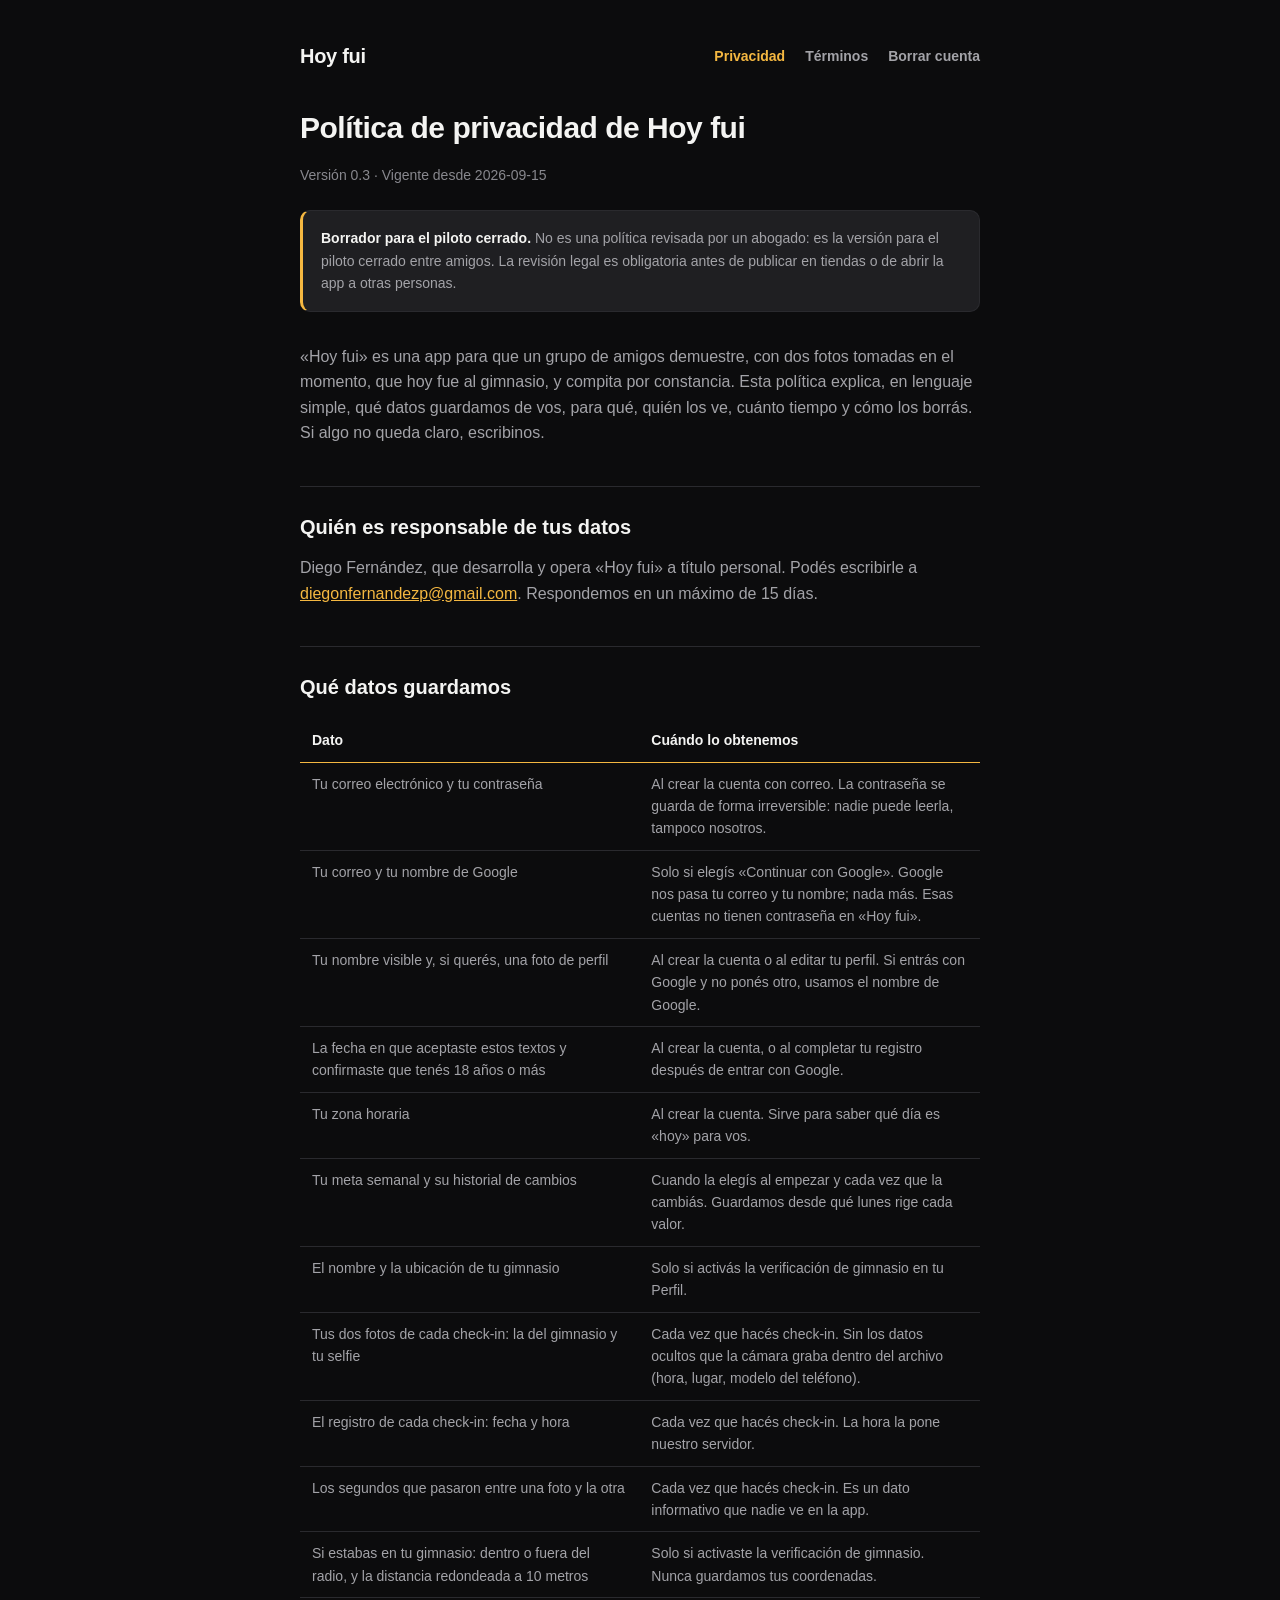
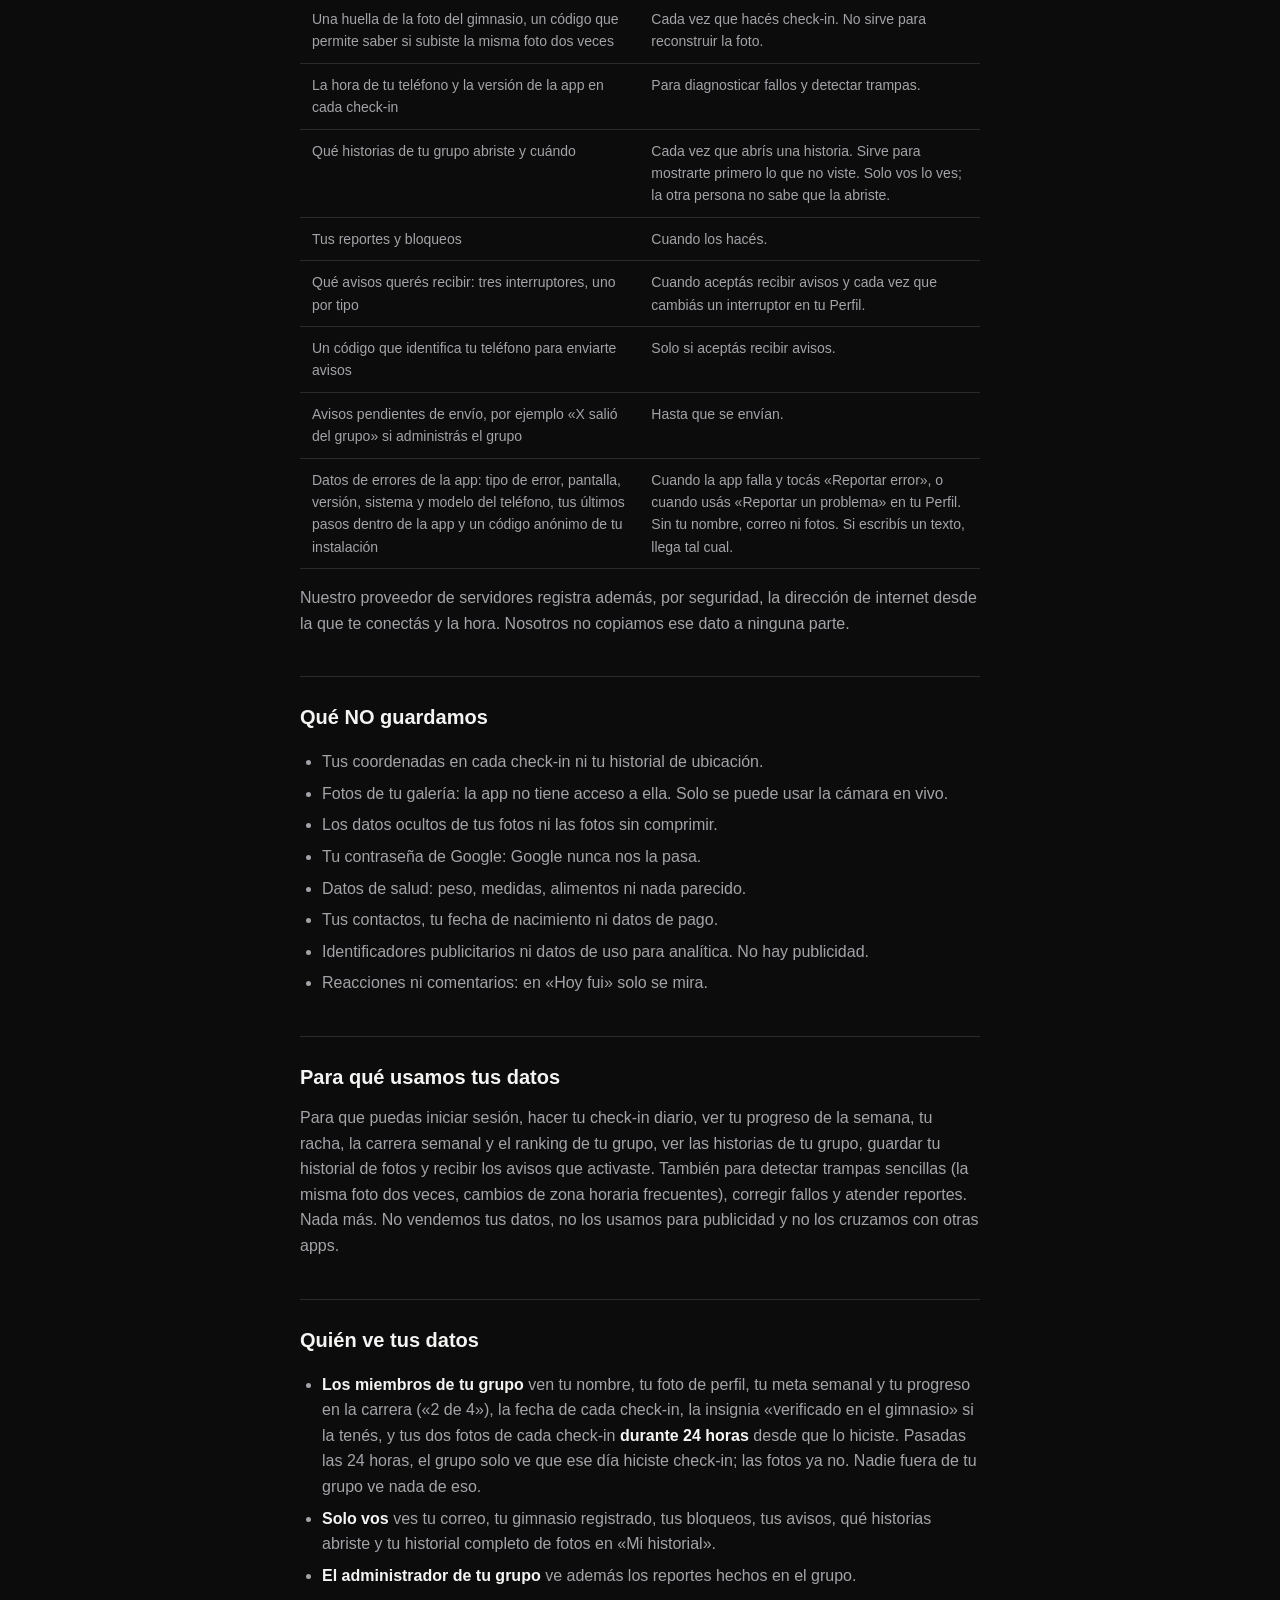
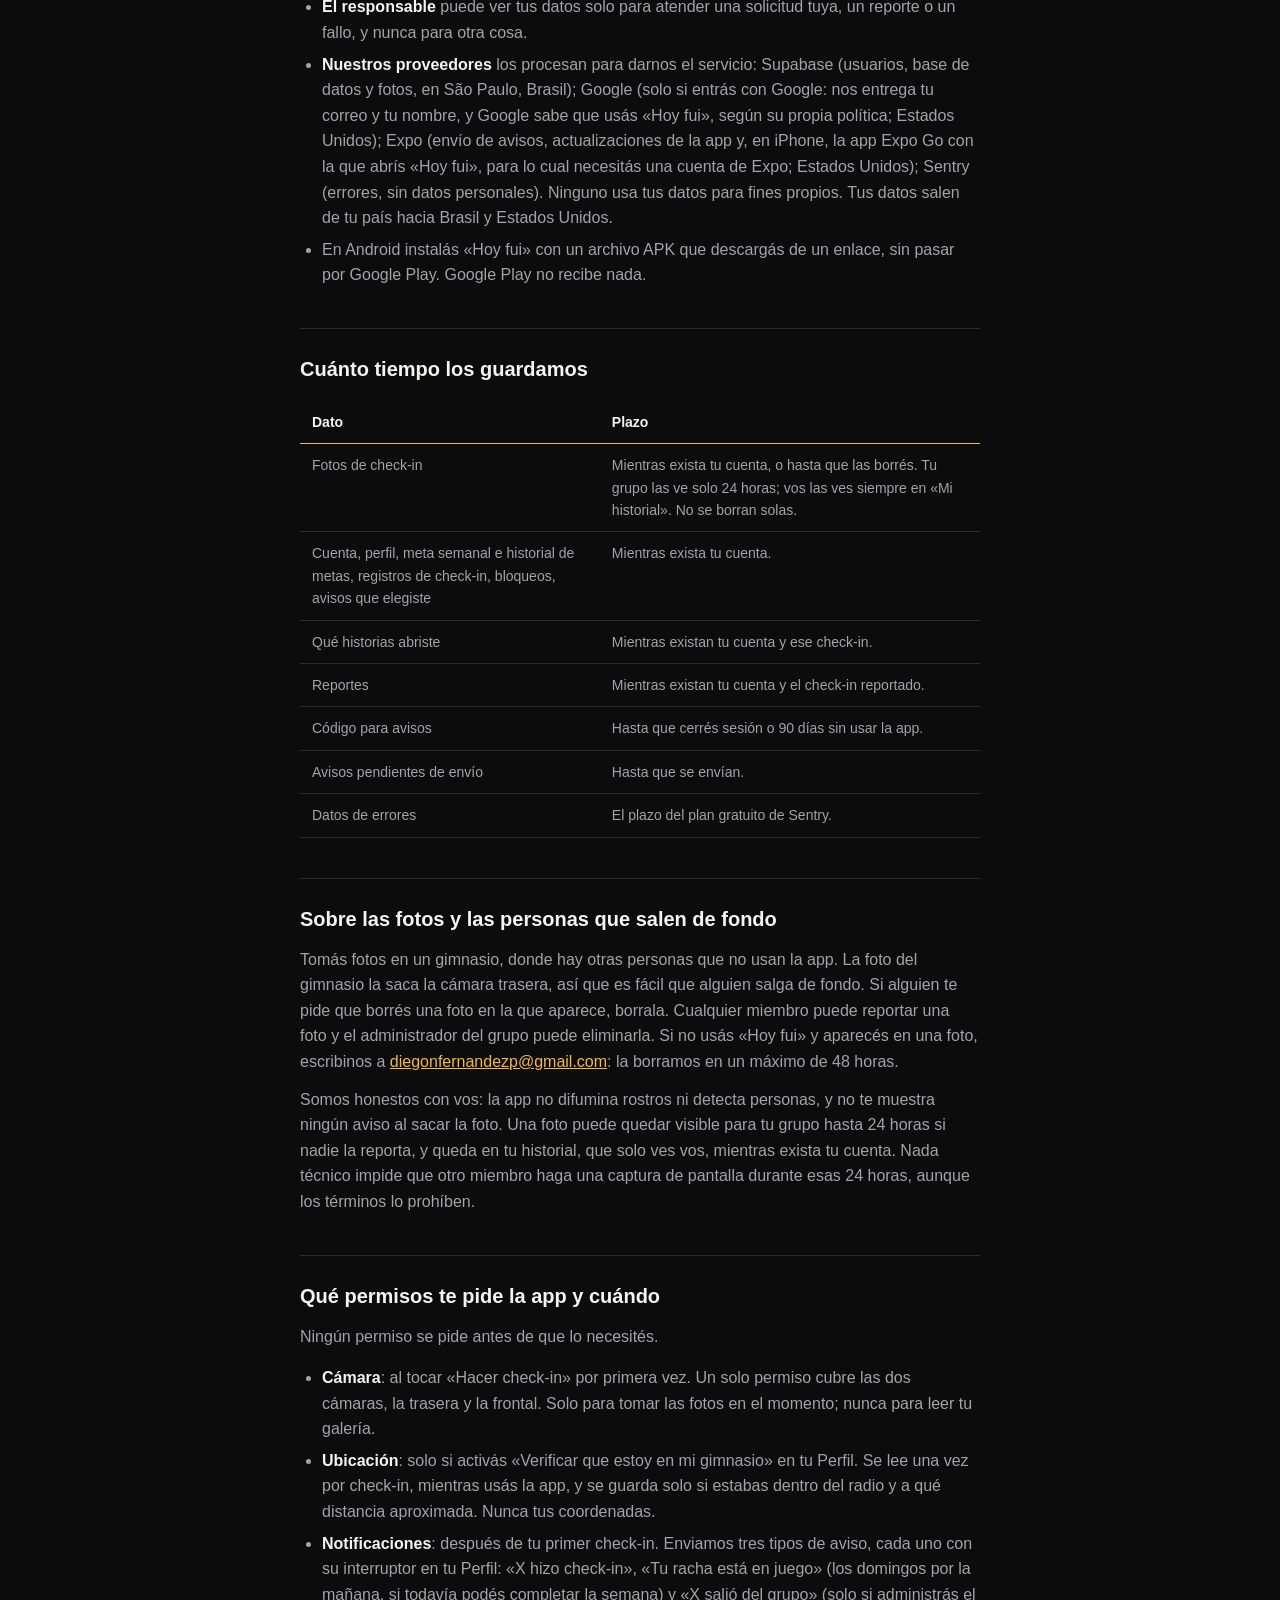
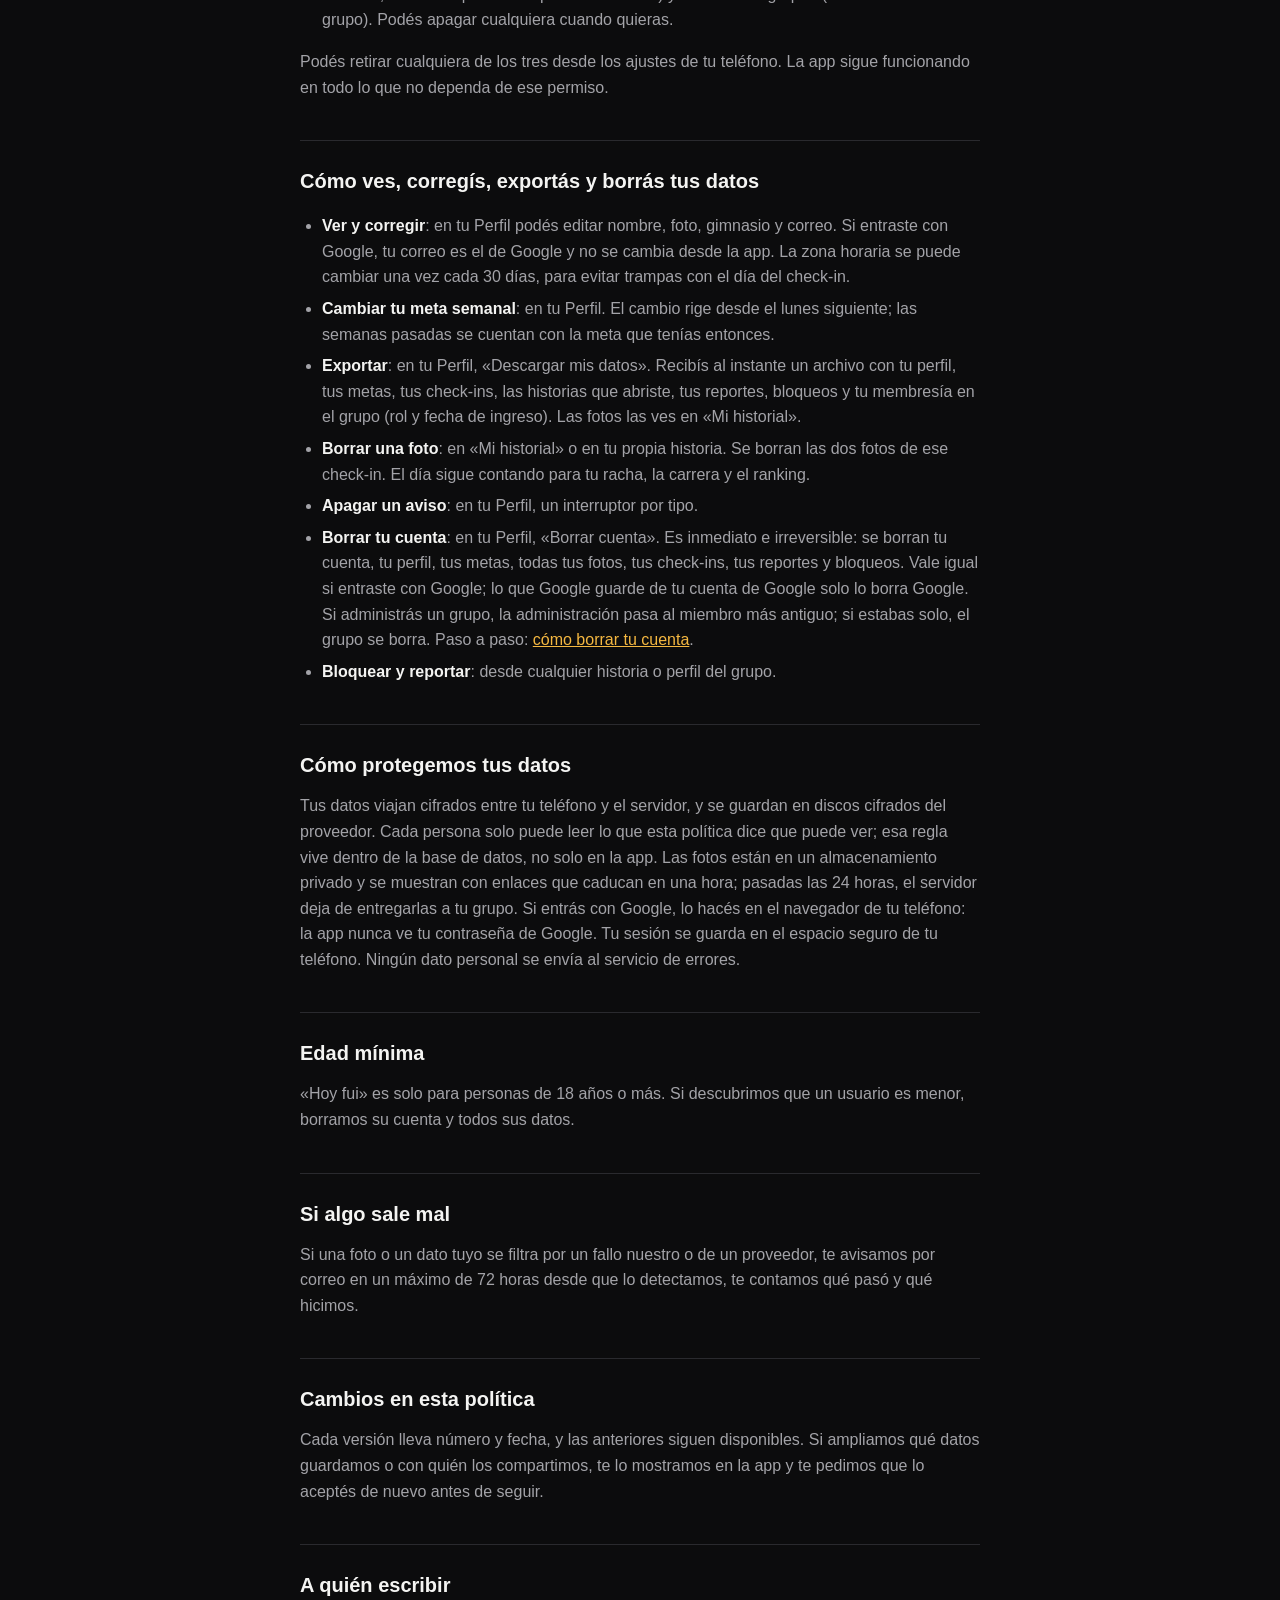
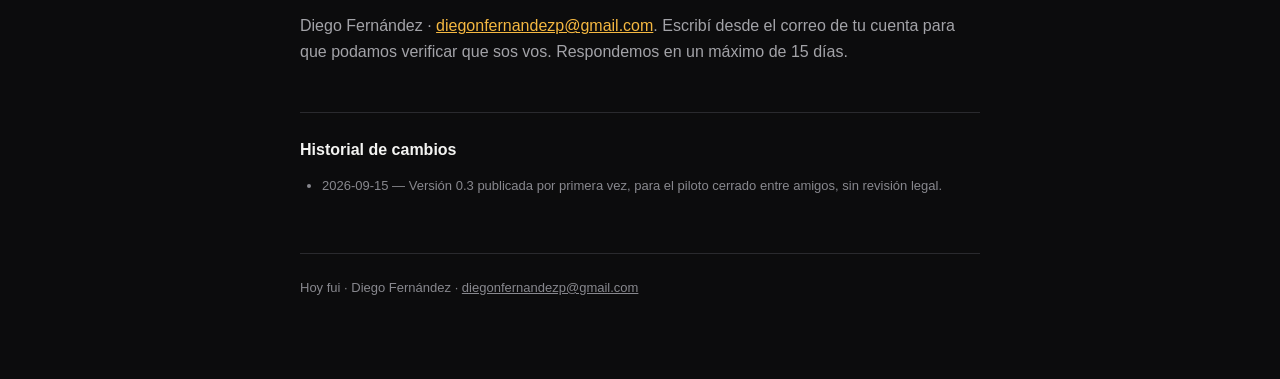
==== privacidad/index.html @ ac013206 "Primera publicación: privacidad, términos y borrado de cuenta Versión 0.3, para el piloto cerrado en" ====
<!doctype html>
<html lang="es">
<head>
  <meta charset="utf-8" />
  <meta name="viewport" content="width=device-width, initial-scale=1" />
  <title>Política de privacidad · Hoy fui</title>
  <link rel="stylesheet" href="../style.css" />
</head>
<body>
  <div class="contenedor">
    <header class="marca">
      <a class="nombre" href="/hoy-fui-legal/">Hoy fui</a>
      <nav class="paginas">
        <a href="/hoy-fui-legal/privacidad/" aria-current="page">Privacidad</a>
        <a href="/hoy-fui-legal/terminos/">Términos</a>
        <a href="/hoy-fui-legal/borrar-cuenta/">Borrar cuenta</a>
      </nav>
    </header>

    <h1>Política de privacidad de Hoy fui</h1>
    <p class="meta">Versión 0.3 · Vigente desde 2026-09-15</p>

    <div class="aviso">
      <strong>Borrador para el piloto cerrado.</strong> No es una política revisada por un
      abogado: es la versión para el piloto cerrado entre amigos. La revisión legal es
      obligatoria antes de publicar en tiendas o de abrir la app a otras personas.
    </div>

    <p>
      «Hoy fui» es una app para que un grupo de amigos demuestre, con dos fotos tomadas en el
      momento, que hoy fue al gimnasio, y compita por constancia. Esta política explica, en
      lenguaje simple, qué datos guardamos de vos, para qué, quién los ve, cuánto tiempo y
      cómo los borrás. Si algo no queda claro, escribinos.
    </p>

    <h2>Quién es responsable de tus datos</h2>
    <p>
      Diego Fernández, que desarrolla y opera «Hoy fui» a título personal. Podés escribirle a
      <a href="mailto:diegonfernandezp@gmail.com">diegonfernandezp@gmail.com</a>. Respondemos
      en un máximo de 15 días.
    </p>

    <h2>Qué datos guardamos</h2>
    <table>
      <thead>
        <tr><th>Dato</th><th>Cuándo lo obtenemos</th></tr>
      </thead>
      <tbody>
        <tr><td>Tu correo electrónico y tu contraseña</td><td>Al crear la cuenta con correo. La contraseña se guarda de forma irreversible: nadie puede leerla, tampoco nosotros.</td></tr>
        <tr><td>Tu correo y tu nombre de Google</td><td>Solo si elegís «Continuar con Google». Google nos pasa tu correo y tu nombre; nada más. Esas cuentas no tienen contraseña en «Hoy fui».</td></tr>
        <tr><td>Tu nombre visible y, si querés, una foto de perfil</td><td>Al crear la cuenta o al editar tu perfil. Si entrás con Google y no ponés otro, usamos el nombre de Google.</td></tr>
        <tr><td>La fecha en que aceptaste estos textos y confirmaste que tenés 18 años o más</td><td>Al crear la cuenta, o al completar tu registro después de entrar con Google.</td></tr>
        <tr><td>Tu zona horaria</td><td>Al crear la cuenta. Sirve para saber qué día es «hoy» para vos.</td></tr>
        <tr><td>Tu meta semanal y su historial de cambios</td><td>Cuando la elegís al empezar y cada vez que la cambiás. Guardamos desde qué lunes rige cada valor.</td></tr>
        <tr><td>El nombre y la ubicación de tu gimnasio</td><td>Solo si activás la verificación de gimnasio en tu Perfil.</td></tr>
        <tr><td>Tus dos fotos de cada check-in: la del gimnasio y tu selfie</td><td>Cada vez que hacés check-in. Sin los datos ocultos que la cámara graba dentro del archivo (hora, lugar, modelo del teléfono).</td></tr>
        <tr><td>El registro de cada check-in: fecha y hora</td><td>Cada vez que hacés check-in. La hora la pone nuestro servidor.</td></tr>
        <tr><td>Los segundos que pasaron entre una foto y la otra</td><td>Cada vez que hacés check-in. Es un dato informativo que nadie ve en la app.</td></tr>
        <tr><td>Si estabas en tu gimnasio: dentro o fuera del radio, y la distancia redondeada a 10 metros</td><td>Solo si activaste la verificación de gimnasio. Nunca guardamos tus coordenadas.</td></tr>
        <tr><td>Una huella de la foto del gimnasio, un código que permite saber si subiste la misma foto dos veces</td><td>Cada vez que hacés check-in. No sirve para reconstruir la foto.</td></tr>
        <tr><td>La hora de tu teléfono y la versión de la app en cada check-in</td><td>Para diagnosticar fallos y detectar trampas.</td></tr>
        <tr><td>Qué historias de tu grupo abriste y cuándo</td><td>Cada vez que abrís una historia. Sirve para mostrarte primero lo que no viste. Solo vos lo ves; la otra persona no sabe que la abriste.</td></tr>
        <tr><td>Tus reportes y bloqueos</td><td>Cuando los hacés.</td></tr>
        <tr><td>Qué avisos querés recibir: tres interruptores, uno por tipo</td><td>Cuando aceptás recibir avisos y cada vez que cambiás un interruptor en tu Perfil.</td></tr>
        <tr><td>Un código que identifica tu teléfono para enviarte avisos</td><td>Solo si aceptás recibir avisos.</td></tr>
        <tr><td>Avisos pendientes de envío, por ejemplo «X salió del grupo» si administrás el grupo</td><td>Hasta que se envían.</td></tr>
        <tr><td>Datos de errores de la app: tipo de error, pantalla, versión, sistema y modelo del teléfono, tus últimos pasos dentro de la app y un código anónimo de tu instalación</td><td>Cuando la app falla y tocás «Reportar error», o cuando usás «Reportar un problema» en tu Perfil. Sin tu nombre, correo ni fotos. Si escribís un texto, llega tal cual.</td></tr>
      </tbody>
    </table>
    <p>
      Nuestro proveedor de servidores registra además, por seguridad, la dirección de
      internet desde la que te conectás y la hora. Nosotros no copiamos ese dato a ninguna
      parte.
    </p>

    <h2>Qué NO guardamos</h2>
    <ul>
      <li>Tus coordenadas en cada check-in ni tu historial de ubicación.</li>
      <li>Fotos de tu galería: la app no tiene acceso a ella. Solo se puede usar la cámara en vivo.</li>
      <li>Los datos ocultos de tus fotos ni las fotos sin comprimir.</li>
      <li>Tu contraseña de Google: Google nunca nos la pasa.</li>
      <li>Datos de salud: peso, medidas, alimentos ni nada parecido.</li>
      <li>Tus contactos, tu fecha de nacimiento ni datos de pago.</li>
      <li>Identificadores publicitarios ni datos de uso para analítica. No hay publicidad.</li>
      <li>Reacciones ni comentarios: en «Hoy fui» solo se mira.</li>
    </ul>

    <h2>Para qué usamos tus datos</h2>
    <p>
      Para que puedas iniciar sesión, hacer tu check-in diario, ver tu progreso de la semana,
      tu racha, la carrera semanal y el ranking de tu grupo, ver las historias de tu grupo,
      guardar tu historial de fotos y recibir los avisos que activaste. También para detectar
      trampas sencillas (la misma foto dos veces, cambios de zona horaria frecuentes),
      corregir fallos y atender reportes. Nada más. No vendemos tus datos, no los usamos para
      publicidad y no los cruzamos con otras apps.
    </p>

    <h2>Quién ve tus datos</h2>
    <ul>
      <li><strong>Los miembros de tu grupo</strong> ven tu nombre, tu foto de perfil, tu meta
        semanal y tu progreso en la carrera («2 de 4»), la fecha de cada check-in, la
        insignia «verificado en el gimnasio» si la tenés, y tus dos fotos de cada check-in
        <strong>durante 24 horas</strong> desde que lo hiciste. Pasadas las 24 horas, el
        grupo solo ve que ese día hiciste check-in; las fotos ya no. Nadie fuera de tu grupo
        ve nada de eso.</li>
      <li><strong>Solo vos</strong> ves tu correo, tu gimnasio registrado, tus bloqueos, tus
        avisos, qué historias abriste y tu historial completo de fotos en «Mi historial».</li>
      <li><strong>El administrador de tu grupo</strong> ve además los reportes hechos en el
        grupo.</li>
      <li><strong>El responsable</strong> puede ver tus datos solo para atender una solicitud
        tuya, un reporte o un fallo, y nunca para otra cosa.</li>
      <li><strong>Nuestros proveedores</strong> los procesan para darnos el servicio: Supabase
        (usuarios, base de datos y fotos, en São Paulo, Brasil); Google (solo si entrás con
        Google: nos entrega tu correo y tu nombre, y Google sabe que usás «Hoy fui», según su
        propia política; Estados Unidos); Expo (envío de avisos, actualizaciones de la app y,
        en iPhone, la app Expo Go con la que abrís «Hoy fui», para lo cual necesitás una
        cuenta de Expo; Estados Unidos); Sentry (errores, sin datos personales). Ninguno usa
        tus datos para fines propios. Tus datos salen de tu país hacia Brasil y Estados
        Unidos.</li>
      <li>En Android instalás «Hoy fui» con un archivo APK que descargás de un enlace, sin
        pasar por Google Play. Google Play no recibe nada.</li>
    </ul>

    <h2>Cuánto tiempo los guardamos</h2>
    <table>
      <thead><tr><th>Dato</th><th>Plazo</th></tr></thead>
      <tbody>
        <tr><td>Fotos de check-in</td><td>Mientras exista tu cuenta, o hasta que las borrés. Tu grupo las ve solo 24 horas; vos las ves siempre en «Mi historial». No se borran solas.</td></tr>
        <tr><td>Cuenta, perfil, meta semanal e historial de metas, registros de check-in, bloqueos, avisos que elegiste</td><td>Mientras exista tu cuenta.</td></tr>
        <tr><td>Qué historias abriste</td><td>Mientras existan tu cuenta y ese check-in.</td></tr>
        <tr><td>Reportes</td><td>Mientras existan tu cuenta y el check-in reportado.</td></tr>
        <tr><td>Código para avisos</td><td>Hasta que cerrés sesión o 90 días sin usar la app.</td></tr>
        <tr><td>Avisos pendientes de envío</td><td>Hasta que se envían.</td></tr>
        <tr><td>Datos de errores</td><td>El plazo del plan gratuito de Sentry.</td></tr>
      </tbody>
    </table>

    <h2>Sobre las fotos y las personas que salen de fondo</h2>
    <p>
      Tomás fotos en un gimnasio, donde hay otras personas que no usan la app. La foto del
      gimnasio la saca la cámara trasera, así que es fácil que alguien salga de fondo. Si
      alguien te pide que borrés una foto en la que aparece, borrala. Cualquier miembro puede
      reportar una foto y el administrador del grupo puede eliminarla. Si no usás «Hoy fui» y
      aparecés en una foto, escribinos a
      <a href="mailto:diegonfernandezp@gmail.com">diegonfernandezp@gmail.com</a>: la borramos
      en un máximo de 48 horas.
    </p>
    <p>
      Somos honestos con vos: la app no difumina rostros ni detecta personas, y no te muestra
      ningún aviso al sacar la foto. Una foto puede quedar visible para tu grupo hasta 24
      horas si nadie la reporta, y queda en tu historial, que solo ves vos, mientras exista tu
      cuenta. Nada técnico impide que otro miembro haga una captura de pantalla durante esas
      24 horas, aunque los términos lo prohíben.
    </p>

    <h2>Qué permisos te pide la app y cuándo</h2>
    <p>Ningún permiso se pide antes de que lo necesités.</p>
    <ul>
      <li><strong>Cámara</strong>: al tocar «Hacer check-in» por primera vez. Un solo permiso
        cubre las dos cámaras, la trasera y la frontal. Solo para tomar las fotos en el
        momento; nunca para leer tu galería.</li>
      <li><strong>Ubicación</strong>: solo si activás «Verificar que estoy en mi gimnasio» en
        tu Perfil. Se lee una vez por check-in, mientras usás la app, y se guarda solo si
        estabas dentro del radio y a qué distancia aproximada. Nunca tus coordenadas.</li>
      <li><strong>Notificaciones</strong>: después de tu primer check-in. Enviamos tres tipos
        de aviso, cada uno con su interruptor en tu Perfil: «X hizo check-in», «Tu racha está
        en juego» (los domingos por la mañana, si todavía podés completar la semana) y «X
        salió del grupo» (solo si administrás el grupo). Podés apagar cualquiera cuando
        quieras.</li>
    </ul>
    <p>
      Podés retirar cualquiera de los tres desde los ajustes de tu teléfono. La app sigue
      funcionando en todo lo que no dependa de ese permiso.
    </p>

    <h2>Cómo ves, corregís, exportás y borrás tus datos</h2>
    <ul>
      <li><strong>Ver y corregir</strong>: en tu Perfil podés editar nombre, foto, gimnasio y
        correo. Si entraste con Google, tu correo es el de Google y no se cambia desde la
        app. La zona horaria se puede cambiar una vez cada 30 días, para evitar trampas con
        el día del check-in.</li>
      <li><strong>Cambiar tu meta semanal</strong>: en tu Perfil. El cambio rige desde el
        lunes siguiente; las semanas pasadas se cuentan con la meta que tenías entonces.</li>
      <li><strong>Exportar</strong>: en tu Perfil, «Descargar mis datos». Recibís al instante
        un archivo con tu perfil, tus metas, tus check-ins, las historias que abriste, tus
        reportes, bloqueos y tu membresía en el grupo (rol y fecha de ingreso). Las fotos las
        ves en «Mi historial».</li>
      <li><strong>Borrar una foto</strong>: en «Mi historial» o en tu propia historia. Se
        borran las dos fotos de ese check-in. El día sigue contando para tu racha, la carrera
        y el ranking.</li>
      <li><strong>Apagar un aviso</strong>: en tu Perfil, un interruptor por tipo.</li>
      <li><strong>Borrar tu cuenta</strong>: en tu Perfil, «Borrar cuenta». Es inmediato e
        irreversible: se borran tu cuenta, tu perfil, tus metas, todas tus fotos, tus
        check-ins, tus reportes y bloqueos. Vale igual si entraste con Google; lo que Google
        guarde de tu cuenta de Google solo lo borra Google. Si administrás un grupo, la
        administración pasa al miembro más antiguo; si estabas solo, el grupo se borra. Paso
        a paso: <a href="/hoy-fui-legal/borrar-cuenta/">cómo borrar tu cuenta</a>.</li>
      <li><strong>Bloquear y reportar</strong>: desde cualquier historia o perfil del
        grupo.</li>
    </ul>

    <h2>Cómo protegemos tus datos</h2>
    <p>
      Tus datos viajan cifrados entre tu teléfono y el servidor, y se guardan en discos
      cifrados del proveedor. Cada persona solo puede leer lo que esta política dice que
      puede ver; esa regla vive dentro de la base de datos, no solo en la app. Las fotos
      están en un almacenamiento privado y se muestran con enlaces que caducan en una hora;
      pasadas las 24 horas, el servidor deja de entregarlas a tu grupo. Si entrás con Google,
      lo hacés en el navegador de tu teléfono: la app nunca ve tu contraseña de Google. Tu
      sesión se guarda en el espacio seguro de tu teléfono. Ningún dato personal se envía al
      servicio de errores.
    </p>

    <h2>Edad mínima</h2>
    <p>
      «Hoy fui» es solo para personas de 18 años o más. Si descubrimos que un usuario es
      menor, borramos su cuenta y todos sus datos.
    </p>

    <h2>Si algo sale mal</h2>
    <p>
      Si una foto o un dato tuyo se filtra por un fallo nuestro o de un proveedor, te avisamos
      por correo en un máximo de 72 horas desde que lo detectamos, te contamos qué pasó y qué
      hicimos.
    </p>

    <h2>Cambios en esta política</h2>
    <p>
      Cada versión lleva número y fecha, y las anteriores siguen disponibles. Si ampliamos
      qué datos guardamos o con quién los compartimos, te lo mostramos en la app y te pedimos
      que lo aceptés de nuevo antes de seguir.
    </p>

    <h2>A quién escribir</h2>
    <p>
      Diego Fernández ·
      <a href="mailto:diegonfernandezp@gmail.com">diegonfernandezp@gmail.com</a>. Escribí
      desde el correo de tu cuenta para que podamos verificar que sos vos. Respondemos en un
      máximo de 15 días.
    </p>

    <div class="historial">
      <h2>Historial de cambios</h2>
      <ul>
        <li>2026-09-15 — Versión 0.3 publicada por primera vez, para el piloto cerrado entre amigos, sin revisión legal.</li>
      </ul>
    </div>

    <footer class="pie">
      Hoy fui · Diego Fernández ·
      <a href="mailto:diegonfernandezp@gmail.com">diegonfernandezp@gmail.com</a>
    </footer>
  </div>
</body>
</html>
---- style.css ----
:root {
  --bg: #0c0c0d;
  --surface: #161618;
  --surface-raised: #1f1f22;
  --border: #2a2a2e;
  --text: #f4f4f2;
  --text-secondary: #a3a3a8;
  --text-tertiary: #88888e;
  --accent: #f5b841;
  --on-accent: #0c0c0d;
  --danger: #f26d6d;
}

* {
  box-sizing: border-box;
}

body {
  margin: 0;
  background: var(--bg);
  color: var(--text);
  font-family: -apple-system, BlinkMacSystemFont, "Segoe UI", Roboto, Helvetica, Arial, sans-serif;
  line-height: 1.6;
}

.contenedor {
  max-width: 720px;
  margin: 0 auto;
  padding: 24px 20px 80px;
}

header.marca {
  display: flex;
  align-items: center;
  justify-content: space-between;
  gap: 16px;
  padding: 16px 0 32px;
  flex-wrap: wrap;
}

header.marca a.nombre {
  color: var(--text);
  font-weight: 800;
  font-size: 20px;
  text-decoration: none;
  letter-spacing: -0.3px;
}

nav.paginas {
  display: flex;
  gap: 20px;
  flex-wrap: wrap;
}

nav.paginas a {
  color: var(--text-secondary);
  text-decoration: none;
  font-size: 14px;
  font-weight: 600;
}

nav.paginas a:hover,
nav.paginas a[aria-current="page"] {
  color: var(--accent);
}

h1 {
  font-size: 30px;
  font-weight: 800;
  letter-spacing: -0.5px;
  margin: 0 0 8px;
}

h2 {
  font-size: 20px;
  font-weight: 700;
  margin: 40px 0 12px;
  border-top: 1px solid var(--border);
  padding-top: 24px;
}

h1 + .meta {
  margin-bottom: 24px;
}

.meta {
  color: var(--text-tertiary);
  font-size: 14px;
}

.aviso {
  background: var(--surface-raised);
  border: 1px solid var(--border);
  border-left: 3px solid var(--accent);
  border-radius: 10px;
  padding: 16px 18px;
  margin: 20px 0 32px;
  color: var(--text-secondary);
  font-size: 14px;
}

.aviso strong {
  color: var(--text);
}

p {
  color: var(--text-secondary);
  margin: 12px 0;
}

ul, ol {
  color: var(--text-secondary);
  padding-left: 22px;
}

li {
  margin: 6px 0;
}

strong {
  color: var(--text);
}

table {
  width: 100%;
  border-collapse: collapse;
  margin: 16px 0;
  font-size: 14px;
}

th, td {
  text-align: left;
  padding: 10px 12px;
  border-bottom: 1px solid var(--border);
  color: var(--text-secondary);
  vertical-align: top;
}

th {
  color: var(--text);
  font-weight: 700;
  border-bottom: 1px solid var(--accent);
}

a {
  color: var(--accent);
}

.tarjetas {
  display: grid;
  grid-template-columns: repeat(auto-fit, minmax(180px, 1fr));
  gap: 12px;
  margin: 24px 0;
}

.tarjeta {
  background: var(--surface);
  border: 1px solid var(--border);
  border-radius: 12px;
  padding: 18px;
  text-decoration: none;
  display: block;
}

.tarjeta .titulo {
  color: var(--text);
  font-weight: 700;
  font-size: 16px;
  margin-bottom: 4px;
}

.tarjeta .desc {
  color: var(--text-secondary);
  font-size: 13px;
  line-height: 1.4;
}

.pasos {
  counter-reset: paso;
  list-style: none;
  padding-left: 0;
}

.pasos li {
  counter-increment: paso;
  position: relative;
  padding-left: 40px;
  margin: 16px 0;
}

.pasos li::before {
  content: counter(paso);
  position: absolute;
  left: 0;
  top: 0;
  width: 26px;
  height: 26px;
  border-radius: 999px;
  background: var(--surface-raised);
  border: 1px solid var(--border);
  color: var(--accent);
  font-weight: 700;
  font-size: 13px;
  display: flex;
  align-items: center;
  justify-content: center;
}

.boton {
  display: inline-block;
  background: var(--accent);
  color: var(--on-accent);
  font-weight: 700;
  padding: 10px 18px;
  border-radius: 12px;
  text-decoration: none;
  font-size: 14px;
}

.historial {
  margin-top: 48px;
  padding-top: 24px;
  border-top: 1px solid var(--border);
}

.historial h2 {
  border-top: none;
  padding-top: 0;
  margin-top: 0;
  font-size: 16px;
}

.historial ul {
  font-size: 13px;
  color: var(--text-tertiary);
}

footer.pie {
  margin-top: 56px;
  padding-top: 24px;
  border-top: 1px solid var(--border);
  color: var(--text-tertiary);
  font-size: 13px;
}

footer.pie a {
  color: var(--text-tertiary);
}

@media (max-width: 480px) {
  h1 {
    font-size: 26px;
  }
}
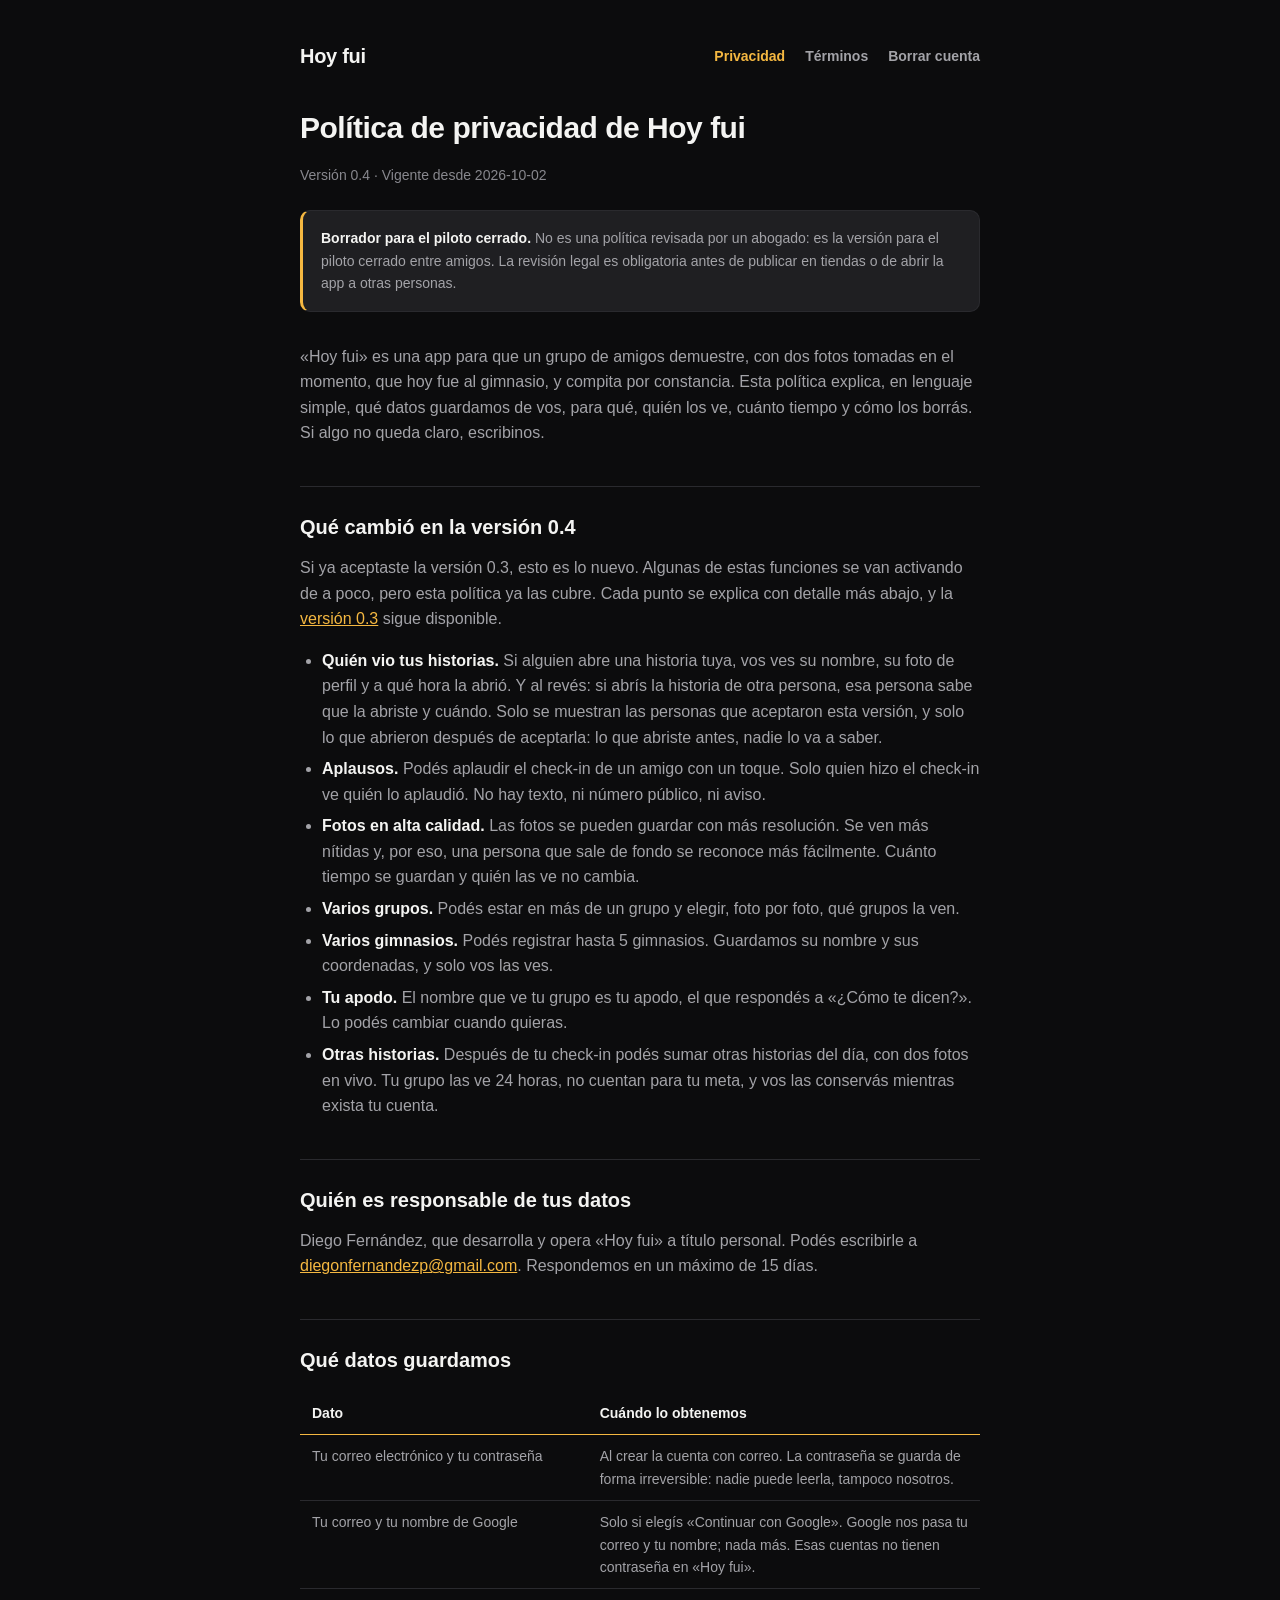
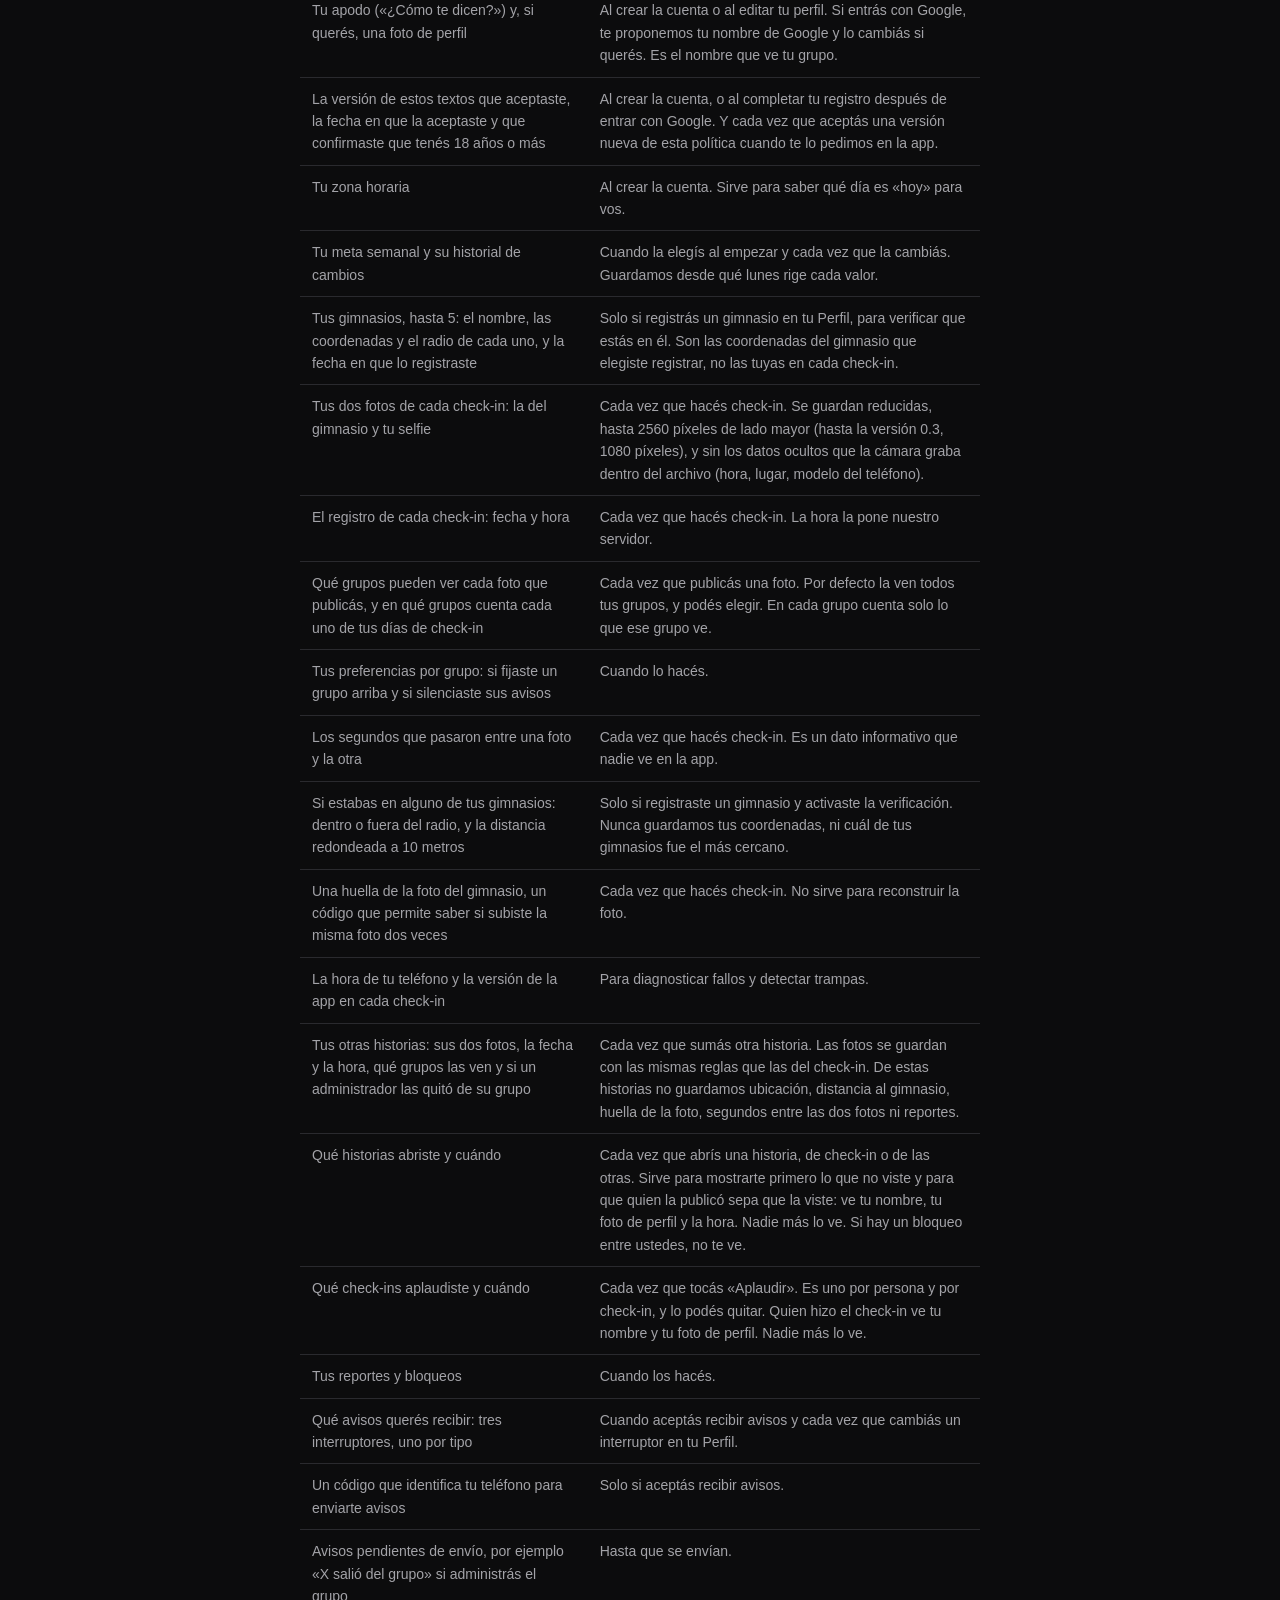
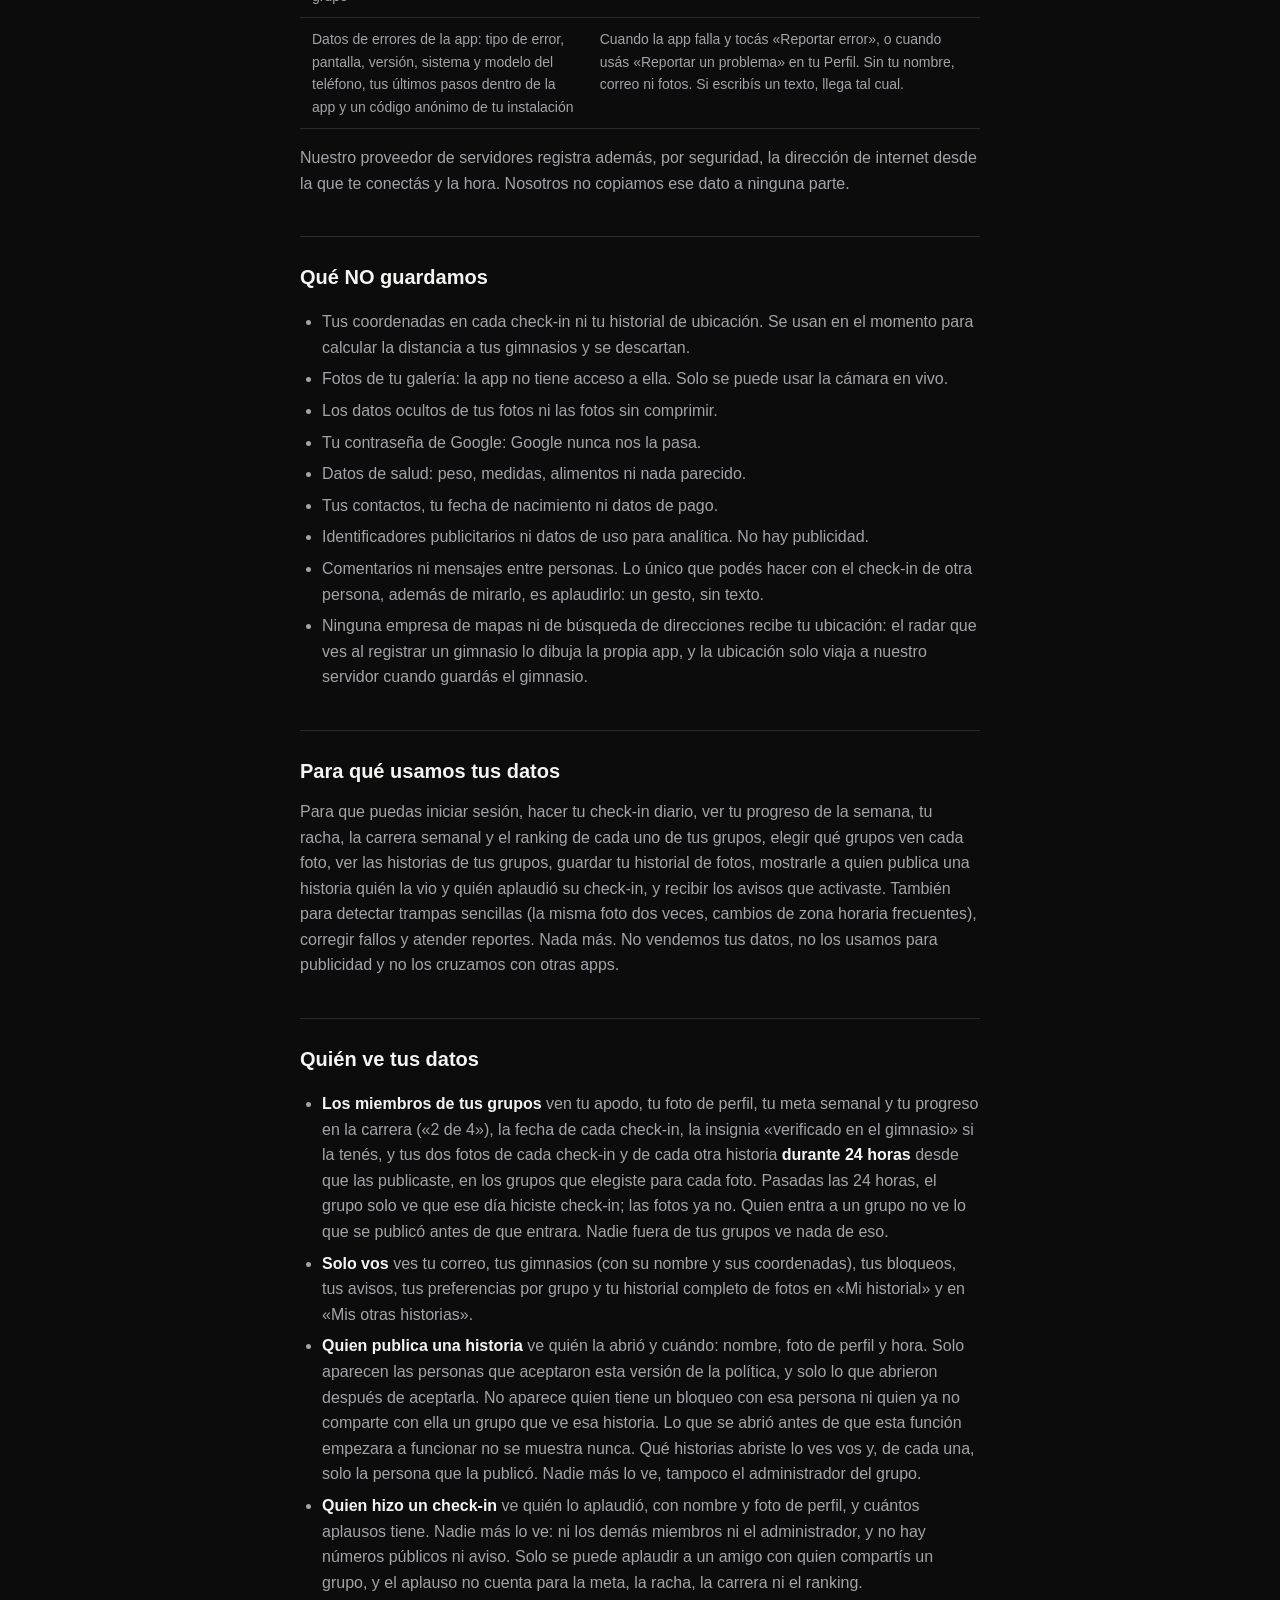
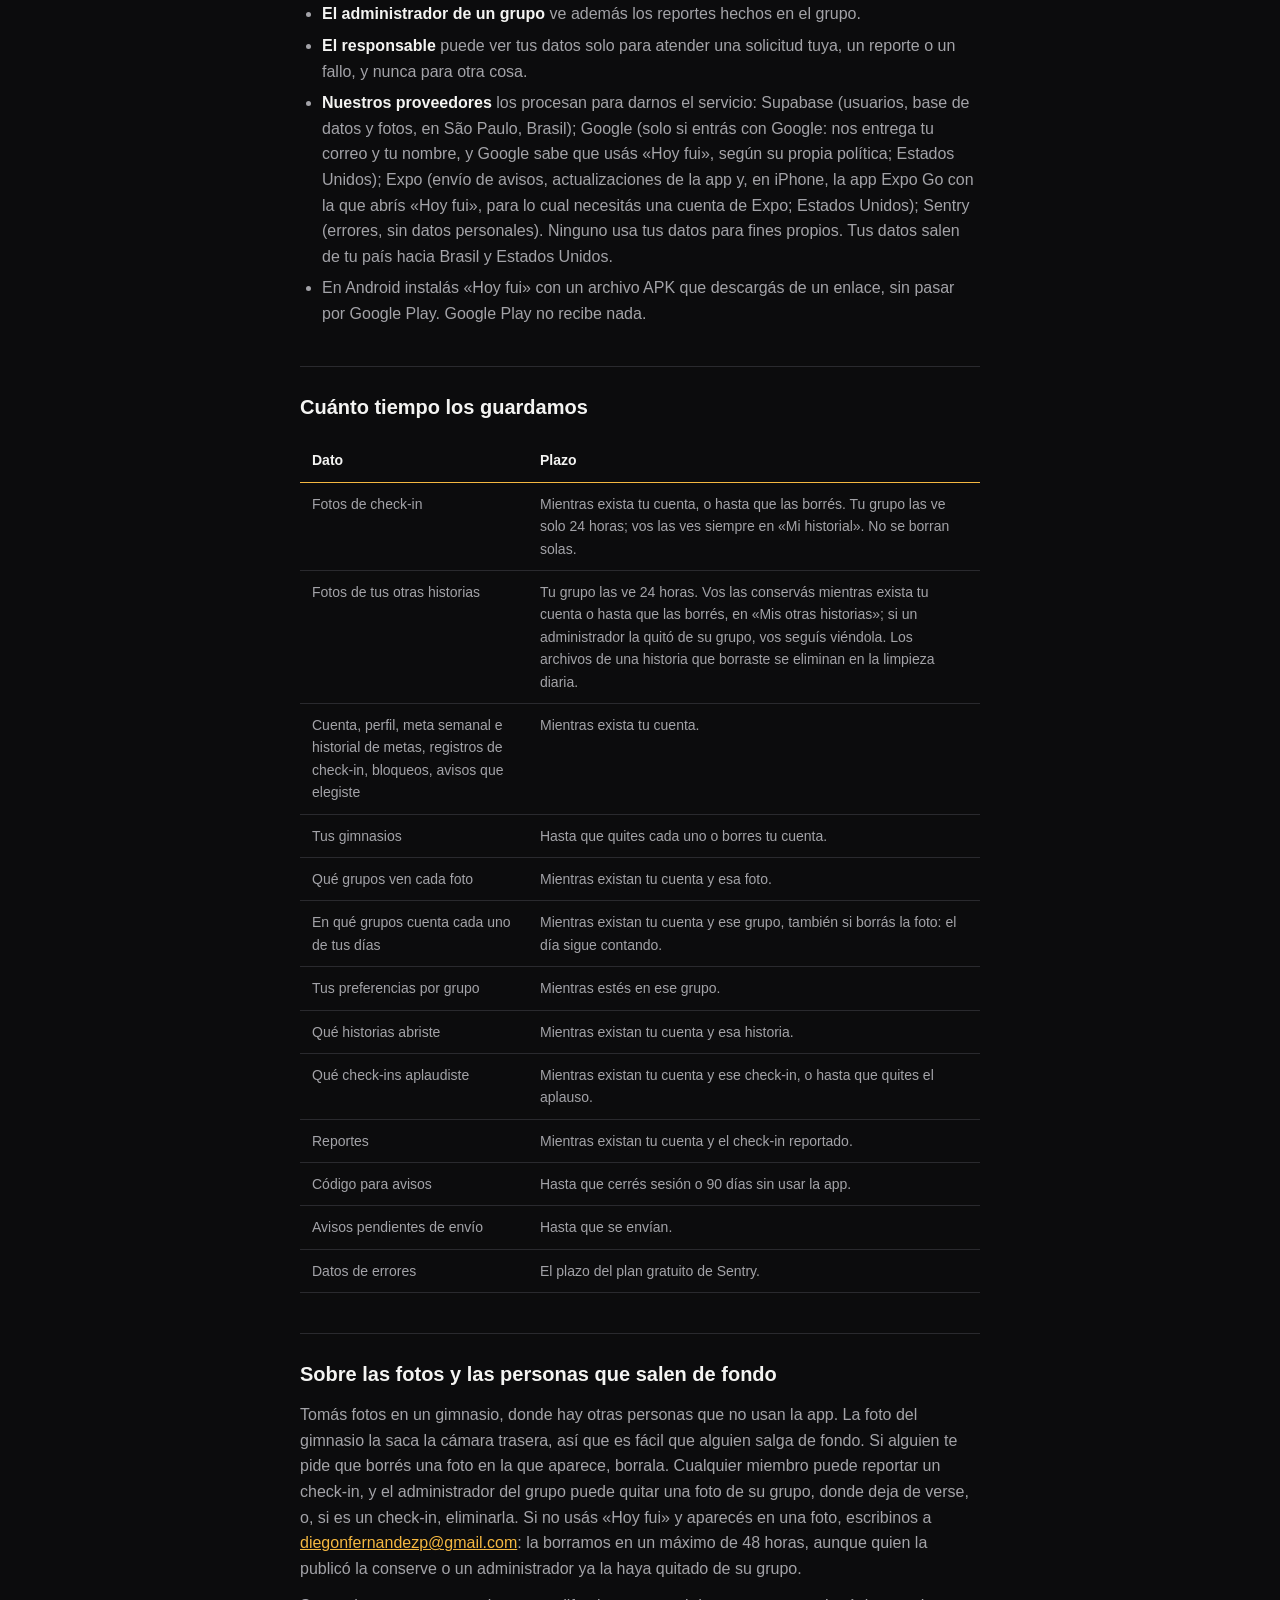
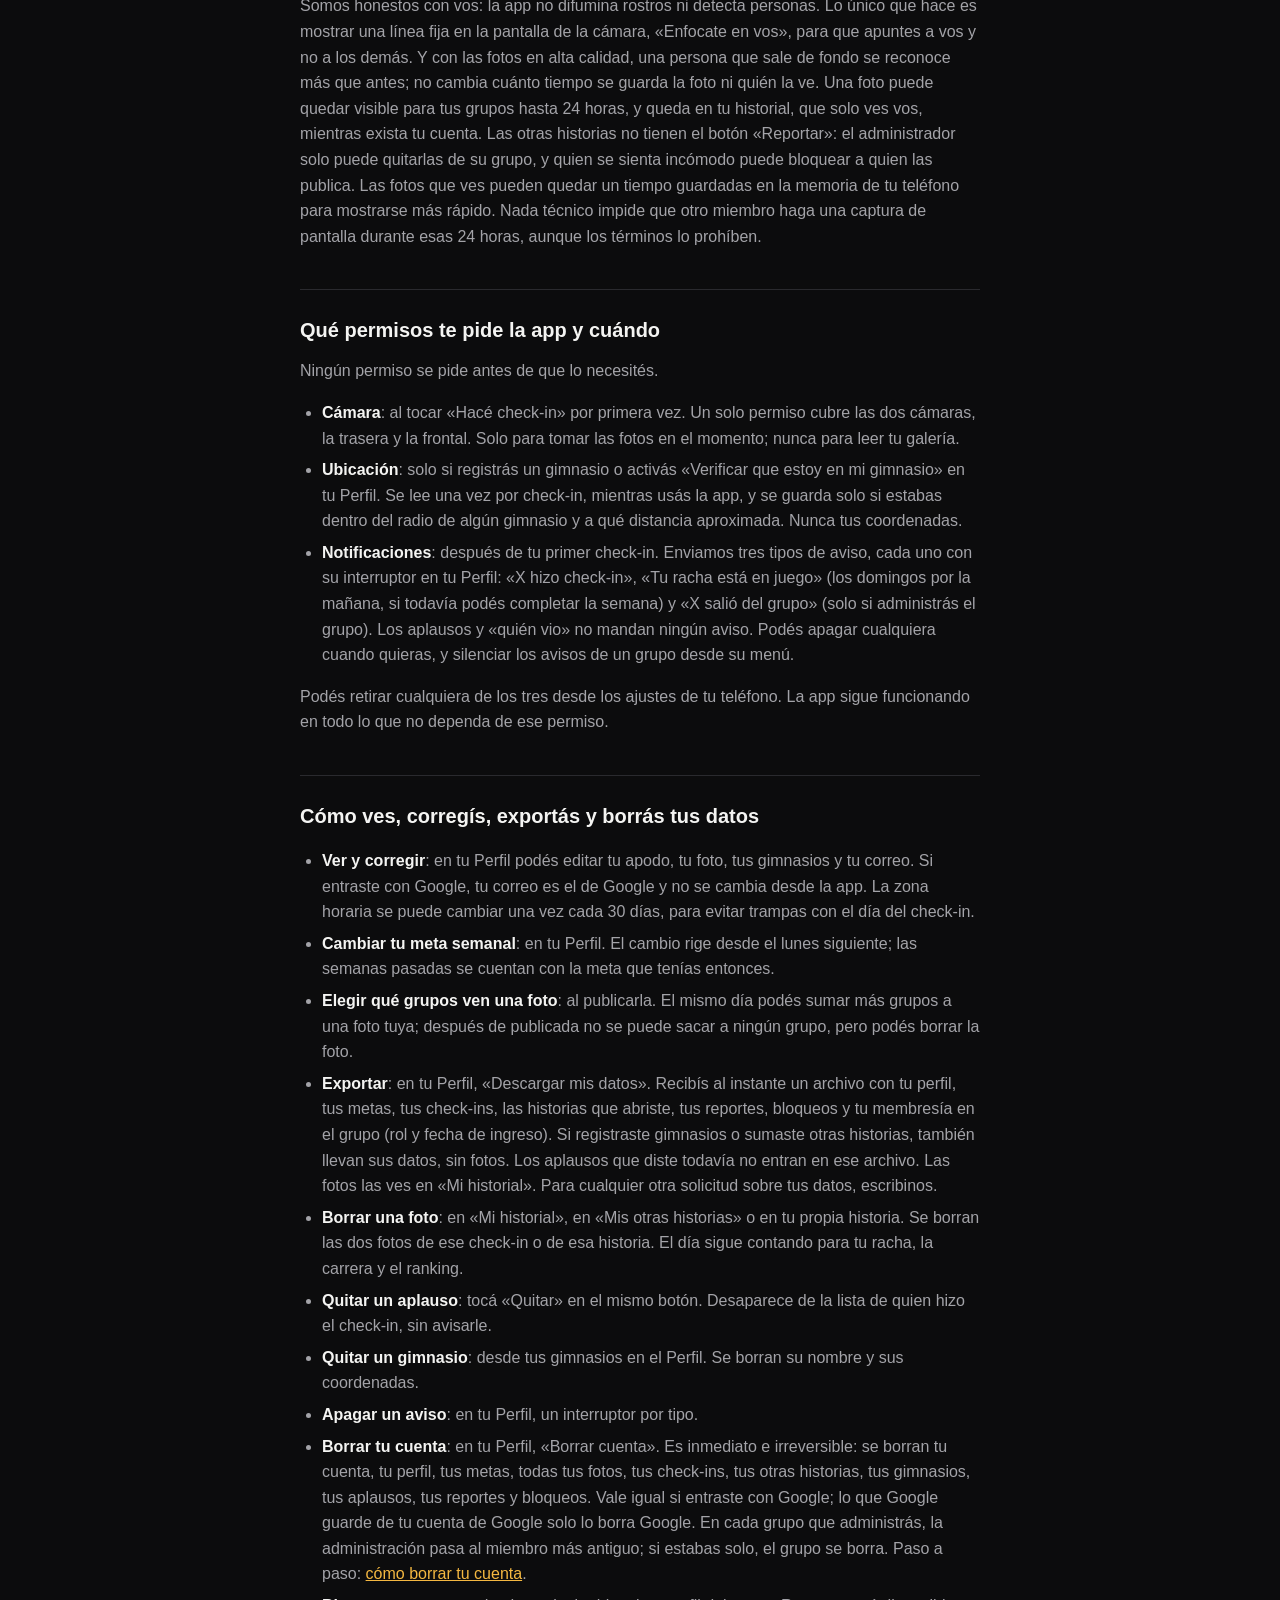
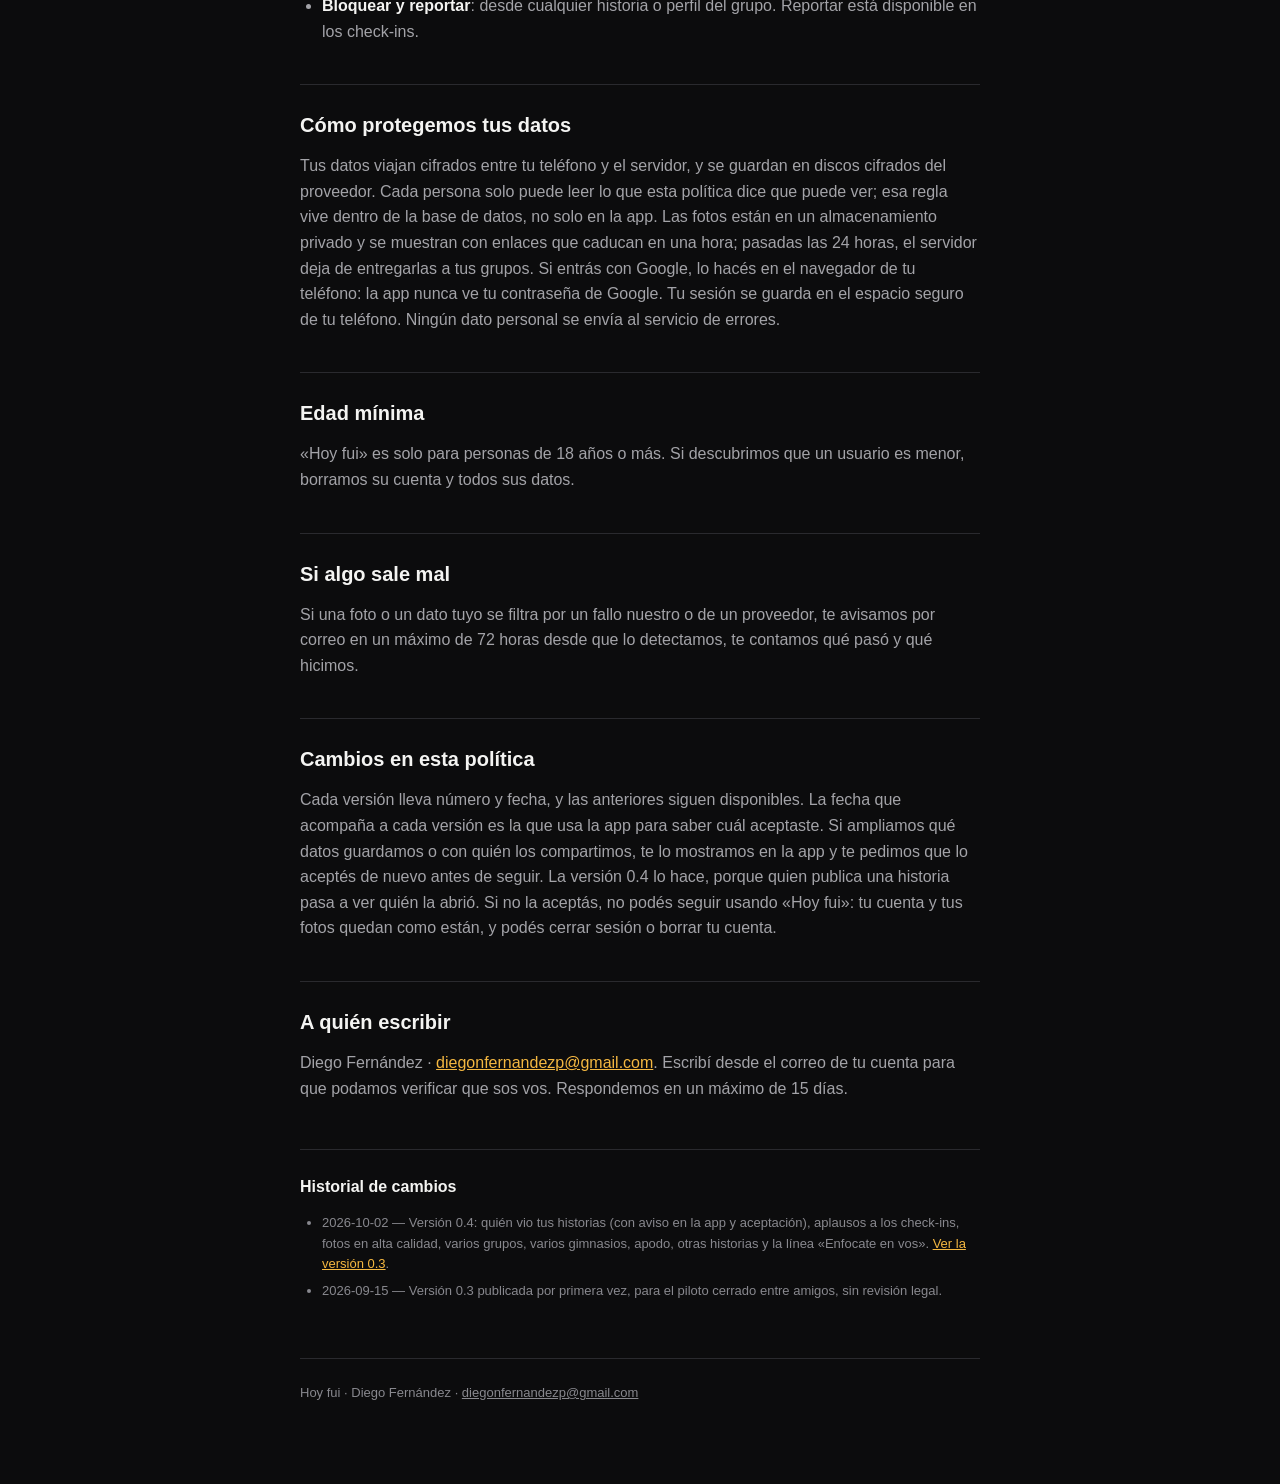
==== commit e40e49e8: "docs(privacidad): publica la política de privacidad versión 0.4 Vigente desde 2026-10-02, la fecha q" ====
--- a/privacidad/index.html
+++ b/privacidad/index.html
@@ -18,7 +18,7 @@
     </header>
 
     <h1>Política de privacidad de Hoy fui</h1>
-    <p class="meta">Versión 0.3 · Vigente desde 2026-09-15</p>
+    <p class="meta">Versión 0.4 · Vigente desde 2026-10-02</p>
 
     <div class="aviso">
       <strong>Borrador para el piloto cerrado.</strong> No es una política revisada por un
@@ -26,19 +26,44 @@
       obligatoria antes de publicar en tiendas o de abrir la app a otras personas.
     </div>
 
-    <p>
-      «Hoy fui» es una app para que un grupo de amigos demuestre, con dos fotos tomadas en el
-      momento, que hoy fue al gimnasio, y compita por constancia. Esta política explica, en
-      lenguaje simple, qué datos guardamos de vos, para qué, quién los ve, cuánto tiempo y
-      cómo los borrás. Si algo no queda claro, escribinos.
-    </p>
+    <p>«Hoy fui» es una app para que un grupo de amigos demuestre, con dos fotos tomadas en
+    el momento, que hoy fue al gimnasio, y compita por constancia. Esta política explica, en
+    lenguaje simple, qué datos guardamos de vos, para qué, quién los ve, cuánto tiempo y
+    cómo los borrás. Si algo no queda claro, escribinos.</p>
+
+    <h2>Qué cambió en la versión 0.4</h2>
+    <p>Si ya aceptaste la versión 0.3, esto es lo nuevo. Algunas de estas funciones se van
+    activando de a poco, pero esta política ya las cubre. Cada punto se explica con detalle
+    más abajo, y la <a href="/hoy-fui-legal/privacidad/v0-3/">versión 0.3</a> sigue
+    disponible.</p>
+
+    <ul>
+      <li><strong>Quién vio tus historias.</strong> Si alguien abre una historia tuya, vos
+      ves su nombre, su foto de perfil y a qué hora la abrió. Y al revés: si abrís la
+      historia de otra persona, esa persona sabe que la abriste y cuándo. Solo se muestran
+      las personas que aceptaron esta versión, y solo lo que abrieron después de aceptarla:
+      lo que abriste antes, nadie lo va a saber.</li>
+      <li><strong>Aplausos.</strong> Podés aplaudir el check-in de un amigo con un toque.
+      Solo quien hizo el check-in ve quién lo aplaudió. No hay texto, ni número público, ni
+      aviso.</li>
+      <li><strong>Fotos en alta calidad.</strong> Las fotos se pueden guardar con más
+      resolución. Se ven más nítidas y, por eso, una persona que sale de fondo se reconoce
+      más fácilmente. Cuánto tiempo se guardan y quién las ve no cambia.</li>
+      <li><strong>Varios grupos.</strong> Podés estar en más de un grupo y elegir, foto por
+      foto, qué grupos la ven.</li>
+      <li><strong>Varios gimnasios.</strong> Podés registrar hasta 5 gimnasios. Guardamos su
+      nombre y sus coordenadas, y solo vos las ves.</li>
+      <li><strong>Tu apodo.</strong> El nombre que ve tu grupo es tu apodo, el que respondés
+      a «¿Cómo te dicen?». Lo podés cambiar cuando quieras.</li>
+      <li><strong>Otras historias.</strong> Después de tu check-in podés sumar otras
+      historias del día, con dos fotos en vivo. Tu grupo las ve 24 horas, no cuentan para tu
+      meta, y vos las conservás mientras exista tu cuenta.</li>
+    </ul>
 
     <h2>Quién es responsable de tus datos</h2>
-    <p>
-      Diego Fernández, que desarrolla y opera «Hoy fui» a título personal. Podés escribirle a
-      <a href="mailto:diegonfernandezp@gmail.com">diegonfernandezp@gmail.com</a>. Respondemos
-      en un máximo de 15 días.
-    </p>
+    <p>Diego Fernández, que desarrolla y opera «Hoy fui» a título personal. Podés escribirle
+    a <a href="mailto:diegonfernandezp@gmail.com">diegonfernandezp@gmail.com</a>.
+    Respondemos en un máximo de 15 días.</p>
 
     <h2>Qué datos guardamos</h2>
     <table>
@@ -48,18 +73,22 @@
       <tbody>
         <tr><td>Tu correo electrónico y tu contraseña</td><td>Al crear la cuenta con correo. La contraseña se guarda de forma irreversible: nadie puede leerla, tampoco nosotros.</td></tr>
         <tr><td>Tu correo y tu nombre de Google</td><td>Solo si elegís «Continuar con Google». Google nos pasa tu correo y tu nombre; nada más. Esas cuentas no tienen contraseña en «Hoy fui».</td></tr>
-        <tr><td>Tu nombre visible y, si querés, una foto de perfil</td><td>Al crear la cuenta o al editar tu perfil. Si entrás con Google y no ponés otro, usamos el nombre de Google.</td></tr>
-        <tr><td>La fecha en que aceptaste estos textos y confirmaste que tenés 18 años o más</td><td>Al crear la cuenta, o al completar tu registro después de entrar con Google.</td></tr>
+        <tr><td>Tu apodo («¿Cómo te dicen?») y, si querés, una foto de perfil</td><td>Al crear la cuenta o al editar tu perfil. Si entrás con Google, te proponemos tu nombre de Google y lo cambiás si querés. Es el nombre que ve tu grupo.</td></tr>
+        <tr><td>La versión de estos textos que aceptaste, la fecha en que la aceptaste y que confirmaste que tenés 18 años o más</td><td>Al crear la cuenta, o al completar tu registro después de entrar con Google. Y cada vez que aceptás una versión nueva de esta política cuando te lo pedimos en la app.</td></tr>
         <tr><td>Tu zona horaria</td><td>Al crear la cuenta. Sirve para saber qué día es «hoy» para vos.</td></tr>
         <tr><td>Tu meta semanal y su historial de cambios</td><td>Cuando la elegís al empezar y cada vez que la cambiás. Guardamos desde qué lunes rige cada valor.</td></tr>
-        <tr><td>El nombre y la ubicación de tu gimnasio</td><td>Solo si activás la verificación de gimnasio en tu Perfil.</td></tr>
-        <tr><td>Tus dos fotos de cada check-in: la del gimnasio y tu selfie</td><td>Cada vez que hacés check-in. Sin los datos ocultos que la cámara graba dentro del archivo (hora, lugar, modelo del teléfono).</td></tr>
+        <tr><td>Tus gimnasios, hasta 5: el nombre, las coordenadas y el radio de cada uno, y la fecha en que lo registraste</td><td>Solo si registrás un gimnasio en tu Perfil, para verificar que estás en él. Son las coordenadas del gimnasio que elegiste registrar, no las tuyas en cada check-in.</td></tr>
+        <tr><td>Tus dos fotos de cada check-in: la del gimnasio y tu selfie</td><td>Cada vez que hacés check-in. Se guardan reducidas, hasta 2560 píxeles de lado mayor (hasta la versión 0.3, 1080 píxeles), y sin los datos ocultos que la cámara graba dentro del archivo (hora, lugar, modelo del teléfono).</td></tr>
         <tr><td>El registro de cada check-in: fecha y hora</td><td>Cada vez que hacés check-in. La hora la pone nuestro servidor.</td></tr>
+        <tr><td>Qué grupos pueden ver cada foto que publicás, y en qué grupos cuenta cada uno de tus días de check-in</td><td>Cada vez que publicás una foto. Por defecto la ven todos tus grupos, y podés elegir. En cada grupo cuenta solo lo que ese grupo ve.</td></tr>
+        <tr><td>Tus preferencias por grupo: si fijaste un grupo arriba y si silenciaste sus avisos</td><td>Cuando lo hacés.</td></tr>
         <tr><td>Los segundos que pasaron entre una foto y la otra</td><td>Cada vez que hacés check-in. Es un dato informativo que nadie ve en la app.</td></tr>
-        <tr><td>Si estabas en tu gimnasio: dentro o fuera del radio, y la distancia redondeada a 10 metros</td><td>Solo si activaste la verificación de gimnasio. Nunca guardamos tus coordenadas.</td></tr>
+        <tr><td>Si estabas en alguno de tus gimnasios: dentro o fuera del radio, y la distancia redondeada a 10 metros</td><td>Solo si registraste un gimnasio y activaste la verificación. Nunca guardamos tus coordenadas, ni cuál de tus gimnasios fue el más cercano.</td></tr>
         <tr><td>Una huella de la foto del gimnasio, un código que permite saber si subiste la misma foto dos veces</td><td>Cada vez que hacés check-in. No sirve para reconstruir la foto.</td></tr>
         <tr><td>La hora de tu teléfono y la versión de la app en cada check-in</td><td>Para diagnosticar fallos y detectar trampas.</td></tr>
-        <tr><td>Qué historias de tu grupo abriste y cuándo</td><td>Cada vez que abrís una historia. Sirve para mostrarte primero lo que no viste. Solo vos lo ves; la otra persona no sabe que la abriste.</td></tr>
+        <tr><td>Tus otras historias: sus dos fotos, la fecha y la hora, qué grupos las ven y si un administrador las quitó de su grupo</td><td>Cada vez que sumás otra historia. Las fotos se guardan con las mismas reglas que las del check-in. De estas historias no guardamos ubicación, distancia al gimnasio, huella de la foto, segundos entre las dos fotos ni reportes.</td></tr>
+        <tr><td>Qué historias abriste y cuándo</td><td>Cada vez que abrís una historia, de check-in o de las otras. Sirve para mostrarte primero lo que no viste y para que quien la publicó sepa que la viste: ve tu nombre, tu foto de perfil y la hora. Nadie más lo ve. Si hay un bloqueo entre ustedes, no te ve.</td></tr>
+        <tr><td>Qué check-ins aplaudiste y cuándo</td><td>Cada vez que tocás «Aplaudir». Es uno por persona y por check-in, y lo podés quitar. Quien hizo el check-in ve tu nombre y tu foto de perfil. Nadie más lo ve.</td></tr>
         <tr><td>Tus reportes y bloqueos</td><td>Cuando los hacés.</td></tr>
         <tr><td>Qué avisos querés recibir: tres interruptores, uno por tipo</td><td>Cuando aceptás recibir avisos y cada vez que cambiás un interruptor en tu Perfil.</td></tr>
         <tr><td>Un código que identifica tu teléfono para enviarte avisos</td><td>Solo si aceptás recibir avisos.</td></tr>
@@ -67,67 +96,95 @@
         <tr><td>Datos de errores de la app: tipo de error, pantalla, versión, sistema y modelo del teléfono, tus últimos pasos dentro de la app y un código anónimo de tu instalación</td><td>Cuando la app falla y tocás «Reportar error», o cuando usás «Reportar un problema» en tu Perfil. Sin tu nombre, correo ni fotos. Si escribís un texto, llega tal cual.</td></tr>
       </tbody>
     </table>
-    <p>
-      Nuestro proveedor de servidores registra además, por seguridad, la dirección de
-      internet desde la que te conectás y la hora. Nosotros no copiamos ese dato a ninguna
-      parte.
-    </p>
+
+    <p>Nuestro proveedor de servidores registra además, por seguridad, la dirección de
+    internet desde la que te conectás y la hora. Nosotros no copiamos ese dato a ninguna
+    parte.</p>
 
     <h2>Qué NO guardamos</h2>
     <ul>
-      <li>Tus coordenadas en cada check-in ni tu historial de ubicación.</li>
-      <li>Fotos de tu galería: la app no tiene acceso a ella. Solo se puede usar la cámara en vivo.</li>
+      <li>Tus coordenadas en cada check-in ni tu historial de ubicación. Se usan en el
+      momento para calcular la distancia a tus gimnasios y se descartan.</li>
+      <li>Fotos de tu galería: la app no tiene acceso a ella. Solo se puede usar la cámara
+      en vivo.</li>
       <li>Los datos ocultos de tus fotos ni las fotos sin comprimir.</li>
       <li>Tu contraseña de Google: Google nunca nos la pasa.</li>
       <li>Datos de salud: peso, medidas, alimentos ni nada parecido.</li>
       <li>Tus contactos, tu fecha de nacimiento ni datos de pago.</li>
-      <li>Identificadores publicitarios ni datos de uso para analítica. No hay publicidad.</li>
-      <li>Reacciones ni comentarios: en «Hoy fui» solo se mira.</li>
+      <li>Identificadores publicitarios ni datos de uso para analítica. No hay
+      publicidad.</li>
+      <li>Comentarios ni mensajes entre personas. Lo único que podés hacer con el check-in
+      de otra persona, además de mirarlo, es aplaudirlo: un gesto, sin texto.</li>
+      <li>Ninguna empresa de mapas ni de búsqueda de direcciones recibe tu ubicación: el
+      radar que ves al registrar un gimnasio lo dibuja la propia app, y la ubicación solo
+      viaja a nuestro servidor cuando guardás el gimnasio.</li>
     </ul>
 
     <h2>Para qué usamos tus datos</h2>
-    <p>
-      Para que puedas iniciar sesión, hacer tu check-in diario, ver tu progreso de la semana,
-      tu racha, la carrera semanal y el ranking de tu grupo, ver las historias de tu grupo,
-      guardar tu historial de fotos y recibir los avisos que activaste. También para detectar
-      trampas sencillas (la misma foto dos veces, cambios de zona horaria frecuentes),
-      corregir fallos y atender reportes. Nada más. No vendemos tus datos, no los usamos para
-      publicidad y no los cruzamos con otras apps.
-    </p>
+    <p>Para que puedas iniciar sesión, hacer tu check-in diario, ver tu progreso de la
+    semana, tu racha, la carrera semanal y el ranking de cada uno de tus grupos, elegir qué
+    grupos ven cada foto, ver las historias de tus grupos, guardar tu historial de fotos,
+    mostrarle a quien publica una historia quién la vio y quién aplaudió su check-in, y
+    recibir los avisos que activaste. También para detectar trampas sencillas (la misma foto
+    dos veces, cambios de zona horaria frecuentes), corregir fallos y atender reportes. Nada
+    más. No vendemos tus datos, no los usamos para publicidad y no los cruzamos con otras
+    apps.</p>
 
     <h2>Quién ve tus datos</h2>
     <ul>
-      <li><strong>Los miembros de tu grupo</strong> ven tu nombre, tu foto de perfil, tu meta
-        semanal y tu progreso en la carrera («2 de 4»), la fecha de cada check-in, la
-        insignia «verificado en el gimnasio» si la tenés, y tus dos fotos de cada check-in
-        <strong>durante 24 horas</strong> desde que lo hiciste. Pasadas las 24 horas, el
-        grupo solo ve que ese día hiciste check-in; las fotos ya no. Nadie fuera de tu grupo
-        ve nada de eso.</li>
-      <li><strong>Solo vos</strong> ves tu correo, tu gimnasio registrado, tus bloqueos, tus
-        avisos, qué historias abriste y tu historial completo de fotos en «Mi historial».</li>
-      <li><strong>El administrador de tu grupo</strong> ve además los reportes hechos en el
-        grupo.</li>
-      <li><strong>El responsable</strong> puede ver tus datos solo para atender una solicitud
-        tuya, un reporte o un fallo, y nunca para otra cosa.</li>
-      <li><strong>Nuestros proveedores</strong> los procesan para darnos el servicio: Supabase
-        (usuarios, base de datos y fotos, en São Paulo, Brasil); Google (solo si entrás con
-        Google: nos entrega tu correo y tu nombre, y Google sabe que usás «Hoy fui», según su
-        propia política; Estados Unidos); Expo (envío de avisos, actualizaciones de la app y,
-        en iPhone, la app Expo Go con la que abrís «Hoy fui», para lo cual necesitás una
-        cuenta de Expo; Estados Unidos); Sentry (errores, sin datos personales). Ninguno usa
-        tus datos para fines propios. Tus datos salen de tu país hacia Brasil y Estados
-        Unidos.</li>
+      <li><strong>Los miembros de tus grupos</strong> ven tu apodo, tu foto de perfil, tu
+      meta semanal y tu progreso en la carrera («2 de 4»), la fecha de cada check-in, la
+      insignia «verificado en el gimnasio» si la tenés, y tus dos fotos de cada check-in y
+      de cada otra historia <strong>durante 24 horas</strong> desde que las publicaste, en
+      los grupos que elegiste para cada foto. Pasadas las 24 horas, el grupo solo ve que ese
+      día hiciste check-in; las fotos ya no. Quien entra a un grupo no ve lo que se publicó
+      antes de que entrara. Nadie fuera de tus grupos ve nada de eso.</li>
+      <li><strong>Solo vos</strong> ves tu correo, tus gimnasios (con su nombre y sus
+      coordenadas), tus bloqueos, tus avisos, tus preferencias por grupo y tu historial
+      completo de fotos en «Mi historial» y en «Mis otras historias».</li>
+      <li><strong>Quien publica una historia</strong> ve quién la abrió y cuándo: nombre,
+      foto de perfil y hora. Solo aparecen las personas que aceptaron esta versión de la
+      política, y solo lo que abrieron después de aceptarla. No aparece quien tiene un
+      bloqueo con esa persona ni quien ya no comparte con ella un grupo que ve esa historia.
+      Lo que se abrió antes de que esta función empezara a funcionar no se muestra nunca.
+      Qué historias abriste lo ves vos y, de cada una, solo la persona que la publicó. Nadie
+      más lo ve, tampoco el administrador del grupo.</li>
+      <li><strong>Quien hizo un check-in</strong> ve quién lo aplaudió, con nombre y foto de
+      perfil, y cuántos aplausos tiene. Nadie más lo ve: ni los demás miembros ni el
+      administrador, y no hay números públicos ni aviso. Solo se puede aplaudir a un amigo
+      con quien compartís un grupo, y el aplauso no cuenta para la meta, la racha, la
+      carrera ni el ranking.</li>
+      <li><strong>El administrador de un grupo</strong> ve además los reportes hechos en el
+      grupo.</li>
+      <li><strong>El responsable</strong> puede ver tus datos solo para atender una
+      solicitud tuya, un reporte o un fallo, y nunca para otra cosa.</li>
+      <li><strong>Nuestros proveedores</strong> los procesan para darnos el servicio:
+      Supabase (usuarios, base de datos y fotos, en São Paulo, Brasil); Google (solo si
+      entrás con Google: nos entrega tu correo y tu nombre, y Google sabe que usás «Hoy
+      fui», según su propia política; Estados Unidos); Expo (envío de avisos,
+      actualizaciones de la app y, en iPhone, la app Expo Go con la que abrís «Hoy fui»,
+      para lo cual necesitás una cuenta de Expo; Estados Unidos); Sentry (errores, sin datos
+      personales). Ninguno usa tus datos para fines propios. Tus datos salen de tu país
+      hacia Brasil y Estados Unidos.</li>
       <li>En Android instalás «Hoy fui» con un archivo APK que descargás de un enlace, sin
-        pasar por Google Play. Google Play no recibe nada.</li>
+      pasar por Google Play. Google Play no recibe nada.</li>
     </ul>
 
     <h2>Cuánto tiempo los guardamos</h2>
     <table>
-      <thead><tr><th>Dato</th><th>Plazo</th></tr></thead>
+      <thead>
+        <tr><th>Dato</th><th>Plazo</th></tr>
+      </thead>
       <tbody>
         <tr><td>Fotos de check-in</td><td>Mientras exista tu cuenta, o hasta que las borrés. Tu grupo las ve solo 24 horas; vos las ves siempre en «Mi historial». No se borran solas.</td></tr>
+        <tr><td>Fotos de tus otras historias</td><td>Tu grupo las ve 24 horas. Vos las conservás mientras exista tu cuenta o hasta que las borrés, en «Mis otras historias»; si un administrador la quitó de su grupo, vos seguís viéndola. Los archivos de una historia que borraste se eliminan en la limpieza diaria.</td></tr>
         <tr><td>Cuenta, perfil, meta semanal e historial de metas, registros de check-in, bloqueos, avisos que elegiste</td><td>Mientras exista tu cuenta.</td></tr>
-        <tr><td>Qué historias abriste</td><td>Mientras existan tu cuenta y ese check-in.</td></tr>
+        <tr><td>Tus gimnasios</td><td>Hasta que quites cada uno o borres tu cuenta.</td></tr>
+        <tr><td>Qué grupos ven cada foto</td><td>Mientras existan tu cuenta y esa foto.</td></tr>
+        <tr><td>En qué grupos cuenta cada uno de tus días</td><td>Mientras existan tu cuenta y ese grupo, también si borrás la foto: el día sigue contando.</td></tr>
+        <tr><td>Tus preferencias por grupo</td><td>Mientras estés en ese grupo.</td></tr>
+        <tr><td>Qué historias abriste</td><td>Mientras existan tu cuenta y esa historia.</td></tr>
+        <tr><td>Qué check-ins aplaudiste</td><td>Mientras existan tu cuenta y ese check-in, o hasta que quites el aplauso.</td></tr>
         <tr><td>Reportes</td><td>Mientras existan tu cuenta y el check-in reportado.</td></tr>
         <tr><td>Código para avisos</td><td>Hasta que cerrés sesión o 90 días sin usar la app.</td></tr>
         <tr><td>Avisos pendientes de envío</td><td>Hasta que se envían.</td></tr>
@@ -136,113 +193,128 @@
     </table>
 
     <h2>Sobre las fotos y las personas que salen de fondo</h2>
-    <p>
-      Tomás fotos en un gimnasio, donde hay otras personas que no usan la app. La foto del
-      gimnasio la saca la cámara trasera, así que es fácil que alguien salga de fondo. Si
-      alguien te pide que borrés una foto en la que aparece, borrala. Cualquier miembro puede
-      reportar una foto y el administrador del grupo puede eliminarla. Si no usás «Hoy fui» y
-      aparecés en una foto, escribinos a
-      <a href="mailto:diegonfernandezp@gmail.com">diegonfernandezp@gmail.com</a>: la borramos
-      en un máximo de 48 horas.
-    </p>
-    <p>
-      Somos honestos con vos: la app no difumina rostros ni detecta personas, y no te muestra
-      ningún aviso al sacar la foto. Una foto puede quedar visible para tu grupo hasta 24
-      horas si nadie la reporta, y queda en tu historial, que solo ves vos, mientras exista tu
-      cuenta. Nada técnico impide que otro miembro haga una captura de pantalla durante esas
-      24 horas, aunque los términos lo prohíben.
-    </p>
+    <p>Tomás fotos en un gimnasio, donde hay otras personas que no usan la app. La foto del
+    gimnasio la saca la cámara trasera, así que es fácil que alguien salga de fondo. Si
+    alguien te pide que borrés una foto en la que aparece, borrala. Cualquier miembro puede
+    reportar un check-in, y el administrador del grupo puede quitar una foto de su grupo,
+    donde deja de verse, o, si es un check-in, eliminarla. Si no usás «Hoy fui» y aparecés
+    en una foto, escribinos a <a
+    href="mailto:diegonfernandezp@gmail.com">diegonfernandezp@gmail.com</a>: la borramos en
+    un máximo de 48 horas, aunque quien la publicó la conserve o un administrador ya la haya
+    quitado de su grupo.</p>
+
+    <p>Somos honestos con vos: la app no difumina rostros ni detecta personas. Lo único que
+    hace es mostrar una línea fija en la pantalla de la cámara, «Enfocate en vos», para que
+    apuntes a vos y no a los demás. Y con las fotos en alta calidad, una persona que sale de
+    fondo se reconoce más que antes; no cambia cuánto tiempo se guarda la foto ni quién la
+    ve. Una foto puede quedar visible para tus grupos hasta 24 horas, y queda en tu
+    historial, que solo ves vos, mientras exista tu cuenta. Las otras historias no tienen el
+    botón «Reportar»: el administrador solo puede quitarlas de su grupo, y quien se sienta
+    incómodo puede bloquear a quien las publica. Las fotos que ves pueden quedar un tiempo
+    guardadas en la memoria de tu teléfono para mostrarse más rápido. Nada técnico impide
+    que otro miembro haga una captura de pantalla durante esas 24 horas, aunque los términos
+    lo prohíben.</p>
 
     <h2>Qué permisos te pide la app y cuándo</h2>
     <p>Ningún permiso se pide antes de que lo necesités.</p>
-    <ul>
-      <li><strong>Cámara</strong>: al tocar «Hacer check-in» por primera vez. Un solo permiso
-        cubre las dos cámaras, la trasera y la frontal. Solo para tomar las fotos en el
-        momento; nunca para leer tu galería.</li>
-      <li><strong>Ubicación</strong>: solo si activás «Verificar que estoy en mi gimnasio» en
-        tu Perfil. Se lee una vez por check-in, mientras usás la app, y se guarda solo si
-        estabas dentro del radio y a qué distancia aproximada. Nunca tus coordenadas.</li>
-      <li><strong>Notificaciones</strong>: después de tu primer check-in. Enviamos tres tipos
-        de aviso, cada uno con su interruptor en tu Perfil: «X hizo check-in», «Tu racha está
-        en juego» (los domingos por la mañana, si todavía podés completar la semana) y «X
-        salió del grupo» (solo si administrás el grupo). Podés apagar cualquiera cuando
-        quieras.</li>
-    </ul>
-    <p>
-      Podés retirar cualquiera de los tres desde los ajustes de tu teléfono. La app sigue
-      funcionando en todo lo que no dependa de ese permiso.
-    </p>
+
+    <ul>
+      <li><strong>Cámara</strong>: al tocar «Hacé check-in» por primera vez. Un solo permiso
+      cubre las dos cámaras, la trasera y la frontal. Solo para tomar las fotos en el
+      momento; nunca para leer tu galería.</li>
+      <li><strong>Ubicación</strong>: solo si registrás un gimnasio o activás «Verificar que
+      estoy en mi gimnasio» en tu Perfil. Se lee una vez por check-in, mientras usás la app,
+      y se guarda solo si estabas dentro del radio de algún gimnasio y a qué distancia
+      aproximada. Nunca tus coordenadas.</li>
+      <li><strong>Notificaciones</strong>: después de tu primer check-in. Enviamos tres
+      tipos de aviso, cada uno con su interruptor en tu Perfil: «X hizo check-in», «Tu racha
+      está en juego» (los domingos por la mañana, si todavía podés completar la semana) y «X
+      salió del grupo» (solo si administrás el grupo). Los aplausos y «quién vio» no mandan
+      ningún aviso. Podés apagar cualquiera cuando quieras, y silenciar los avisos de un
+      grupo desde su menú.</li>
+    </ul>
+
+    <p>Podés retirar cualquiera de los tres desde los ajustes de tu teléfono. La app sigue
+    funcionando en todo lo que no dependa de ese permiso.</p>
 
     <h2>Cómo ves, corregís, exportás y borrás tus datos</h2>
     <ul>
-      <li><strong>Ver y corregir</strong>: en tu Perfil podés editar nombre, foto, gimnasio y
-        correo. Si entraste con Google, tu correo es el de Google y no se cambia desde la
-        app. La zona horaria se puede cambiar una vez cada 30 días, para evitar trampas con
-        el día del check-in.</li>
+      <li><strong>Ver y corregir</strong>: en tu Perfil podés editar tu apodo, tu foto, tus
+      gimnasios y tu correo. Si entraste con Google, tu correo es el de Google y no se
+      cambia desde la app. La zona horaria se puede cambiar una vez cada 30 días, para
+      evitar trampas con el día del check-in.</li>
       <li><strong>Cambiar tu meta semanal</strong>: en tu Perfil. El cambio rige desde el
-        lunes siguiente; las semanas pasadas se cuentan con la meta que tenías entonces.</li>
-      <li><strong>Exportar</strong>: en tu Perfil, «Descargar mis datos». Recibís al instante
-        un archivo con tu perfil, tus metas, tus check-ins, las historias que abriste, tus
-        reportes, bloqueos y tu membresía en el grupo (rol y fecha de ingreso). Las fotos las
-        ves en «Mi historial».</li>
-      <li><strong>Borrar una foto</strong>: en «Mi historial» o en tu propia historia. Se
-        borran las dos fotos de ese check-in. El día sigue contando para tu racha, la carrera
-        y el ranking.</li>
+      lunes siguiente; las semanas pasadas se cuentan con la meta que tenías entonces.</li>
+      <li><strong>Elegir qué grupos ven una foto</strong>: al publicarla. El mismo día podés
+      sumar más grupos a una foto tuya; después de publicada no se puede sacar a ningún
+      grupo, pero podés borrar la foto.</li>
+      <li><strong>Exportar</strong>: en tu Perfil, «Descargar mis datos». Recibís al
+      instante un archivo con tu perfil, tus metas, tus check-ins, las historias que
+      abriste, tus reportes, bloqueos y tu membresía en el grupo (rol y fecha de ingreso).
+      Si registraste gimnasios o sumaste otras historias, también llevan sus datos, sin
+      fotos. Los aplausos que diste todavía no entran en ese archivo. Las fotos las ves en
+      «Mi historial». Para cualquier otra solicitud sobre tus datos, escribinos.</li>
+      <li><strong>Borrar una foto</strong>: en «Mi historial», en «Mis otras historias» o en
+      tu propia historia. Se borran las dos fotos de ese check-in o de esa historia. El día
+      sigue contando para tu racha, la carrera y el ranking.</li>
+      <li><strong>Quitar un aplauso</strong>: tocá «Quitar» en el mismo botón. Desaparece de
+      la lista de quien hizo el check-in, sin avisarle.</li>
+      <li><strong>Quitar un gimnasio</strong>: desde tus gimnasios en el Perfil. Se borran
+      su nombre y sus coordenadas.</li>
       <li><strong>Apagar un aviso</strong>: en tu Perfil, un interruptor por tipo.</li>
       <li><strong>Borrar tu cuenta</strong>: en tu Perfil, «Borrar cuenta». Es inmediato e
-        irreversible: se borran tu cuenta, tu perfil, tus metas, todas tus fotos, tus
-        check-ins, tus reportes y bloqueos. Vale igual si entraste con Google; lo que Google
-        guarde de tu cuenta de Google solo lo borra Google. Si administrás un grupo, la
-        administración pasa al miembro más antiguo; si estabas solo, el grupo se borra. Paso
-        a paso: <a href="/hoy-fui-legal/borrar-cuenta/">cómo borrar tu cuenta</a>.</li>
-      <li><strong>Bloquear y reportar</strong>: desde cualquier historia o perfil del
-        grupo.</li>
+      irreversible: se borran tu cuenta, tu perfil, tus metas, todas tus fotos, tus
+      check-ins, tus otras historias, tus gimnasios, tus aplausos, tus reportes y bloqueos.
+      Vale igual si entraste con Google; lo que Google guarde de tu cuenta de Google solo lo
+      borra Google. En cada grupo que administrás, la administración pasa al miembro más
+      antiguo; si estabas solo, el grupo se borra. Paso a paso: <a
+      href="/hoy-fui-legal/borrar-cuenta/">cómo borrar tu cuenta</a>.</li>
+      <li><strong>Bloquear y reportar</strong>: desde cualquier historia o perfil del grupo.
+      Reportar está disponible en los check-ins.</li>
     </ul>
 
     <h2>Cómo protegemos tus datos</h2>
-    <p>
-      Tus datos viajan cifrados entre tu teléfono y el servidor, y se guardan en discos
-      cifrados del proveedor. Cada persona solo puede leer lo que esta política dice que
-      puede ver; esa regla vive dentro de la base de datos, no solo en la app. Las fotos
-      están en un almacenamiento privado y se muestran con enlaces que caducan en una hora;
-      pasadas las 24 horas, el servidor deja de entregarlas a tu grupo. Si entrás con Google,
-      lo hacés en el navegador de tu teléfono: la app nunca ve tu contraseña de Google. Tu
-      sesión se guarda en el espacio seguro de tu teléfono. Ningún dato personal se envía al
-      servicio de errores.
-    </p>
+    <p>Tus datos viajan cifrados entre tu teléfono y el servidor, y se guardan en discos
+    cifrados del proveedor. Cada persona solo puede leer lo que esta política dice que puede
+    ver; esa regla vive dentro de la base de datos, no solo en la app. Las fotos están en un
+    almacenamiento privado y se muestran con enlaces que caducan en una hora; pasadas las 24
+    horas, el servidor deja de entregarlas a tus grupos. Si entrás con Google, lo hacés en
+    el navegador de tu teléfono: la app nunca ve tu contraseña de Google. Tu sesión se
+    guarda en el espacio seguro de tu teléfono. Ningún dato personal se envía al servicio de
+    errores.</p>
 
     <h2>Edad mínima</h2>
-    <p>
-      «Hoy fui» es solo para personas de 18 años o más. Si descubrimos que un usuario es
-      menor, borramos su cuenta y todos sus datos.
-    </p>
+    <p>«Hoy fui» es solo para personas de 18 años o más. Si descubrimos que un usuario es
+    menor, borramos su cuenta y todos sus datos.</p>
 
     <h2>Si algo sale mal</h2>
-    <p>
-      Si una foto o un dato tuyo se filtra por un fallo nuestro o de un proveedor, te avisamos
-      por correo en un máximo de 72 horas desde que lo detectamos, te contamos qué pasó y qué
-      hicimos.
-    </p>
+    <p>Si una foto o un dato tuyo se filtra por un fallo nuestro o de un proveedor, te
+    avisamos por correo en un máximo de 72 horas desde que lo detectamos, te contamos qué
+    pasó y qué hicimos.</p>
 
     <h2>Cambios en esta política</h2>
-    <p>
-      Cada versión lleva número y fecha, y las anteriores siguen disponibles. Si ampliamos
-      qué datos guardamos o con quién los compartimos, te lo mostramos en la app y te pedimos
-      que lo aceptés de nuevo antes de seguir.
-    </p>
+    <p>Cada versión lleva número y fecha, y las anteriores siguen disponibles. La fecha que
+    acompaña a cada versión es la que usa la app para saber cuál aceptaste. Si ampliamos qué
+    datos guardamos o con quién los compartimos, te lo mostramos en la app y te pedimos que
+    lo aceptés de nuevo antes de seguir. La versión 0.4 lo hace, porque quien publica una
+    historia pasa a ver quién la abrió. Si no la aceptás, no podés seguir usando «Hoy fui»:
+    tu cuenta y tus fotos quedan como están, y podés cerrar sesión o borrar tu cuenta.</p>
 
     <h2>A quién escribir</h2>
-    <p>
-      Diego Fernández ·
-      <a href="mailto:diegonfernandezp@gmail.com">diegonfernandezp@gmail.com</a>. Escribí
-      desde el correo de tu cuenta para que podamos verificar que sos vos. Respondemos en un
-      máximo de 15 días.
-    </p>
+    <p>Diego Fernández · <a
+    href="mailto:diegonfernandezp@gmail.com">diegonfernandezp@gmail.com</a>. Escribí desde
+    el correo de tu cuenta para que podamos verificar que sos vos. Respondemos en un máximo
+    de 15 días.</p>
 
     <div class="historial">
       <h2>Historial de cambios</h2>
       <ul>
-        <li>2026-09-15 — Versión 0.3 publicada por primera vez, para el piloto cerrado entre amigos, sin revisión legal.</li>
+        <li>2026-10-02 — Versión 0.4: quién vio tus historias (con aviso en la app y
+        aceptación), aplausos a los check-ins, fotos en alta calidad, varios grupos, varios
+        gimnasios, apodo, otras historias y la línea «Enfocate en vos». <a
+        href="/hoy-fui-legal/privacidad/v0-3/">Ver la versión 0.3</a>.</li>
+        <li>2026-09-15 — Versión 0.3 publicada por primera vez, para el piloto cerrado entre
+        amigos, sin revisión legal.</li>
       </ul>
     </div>
 
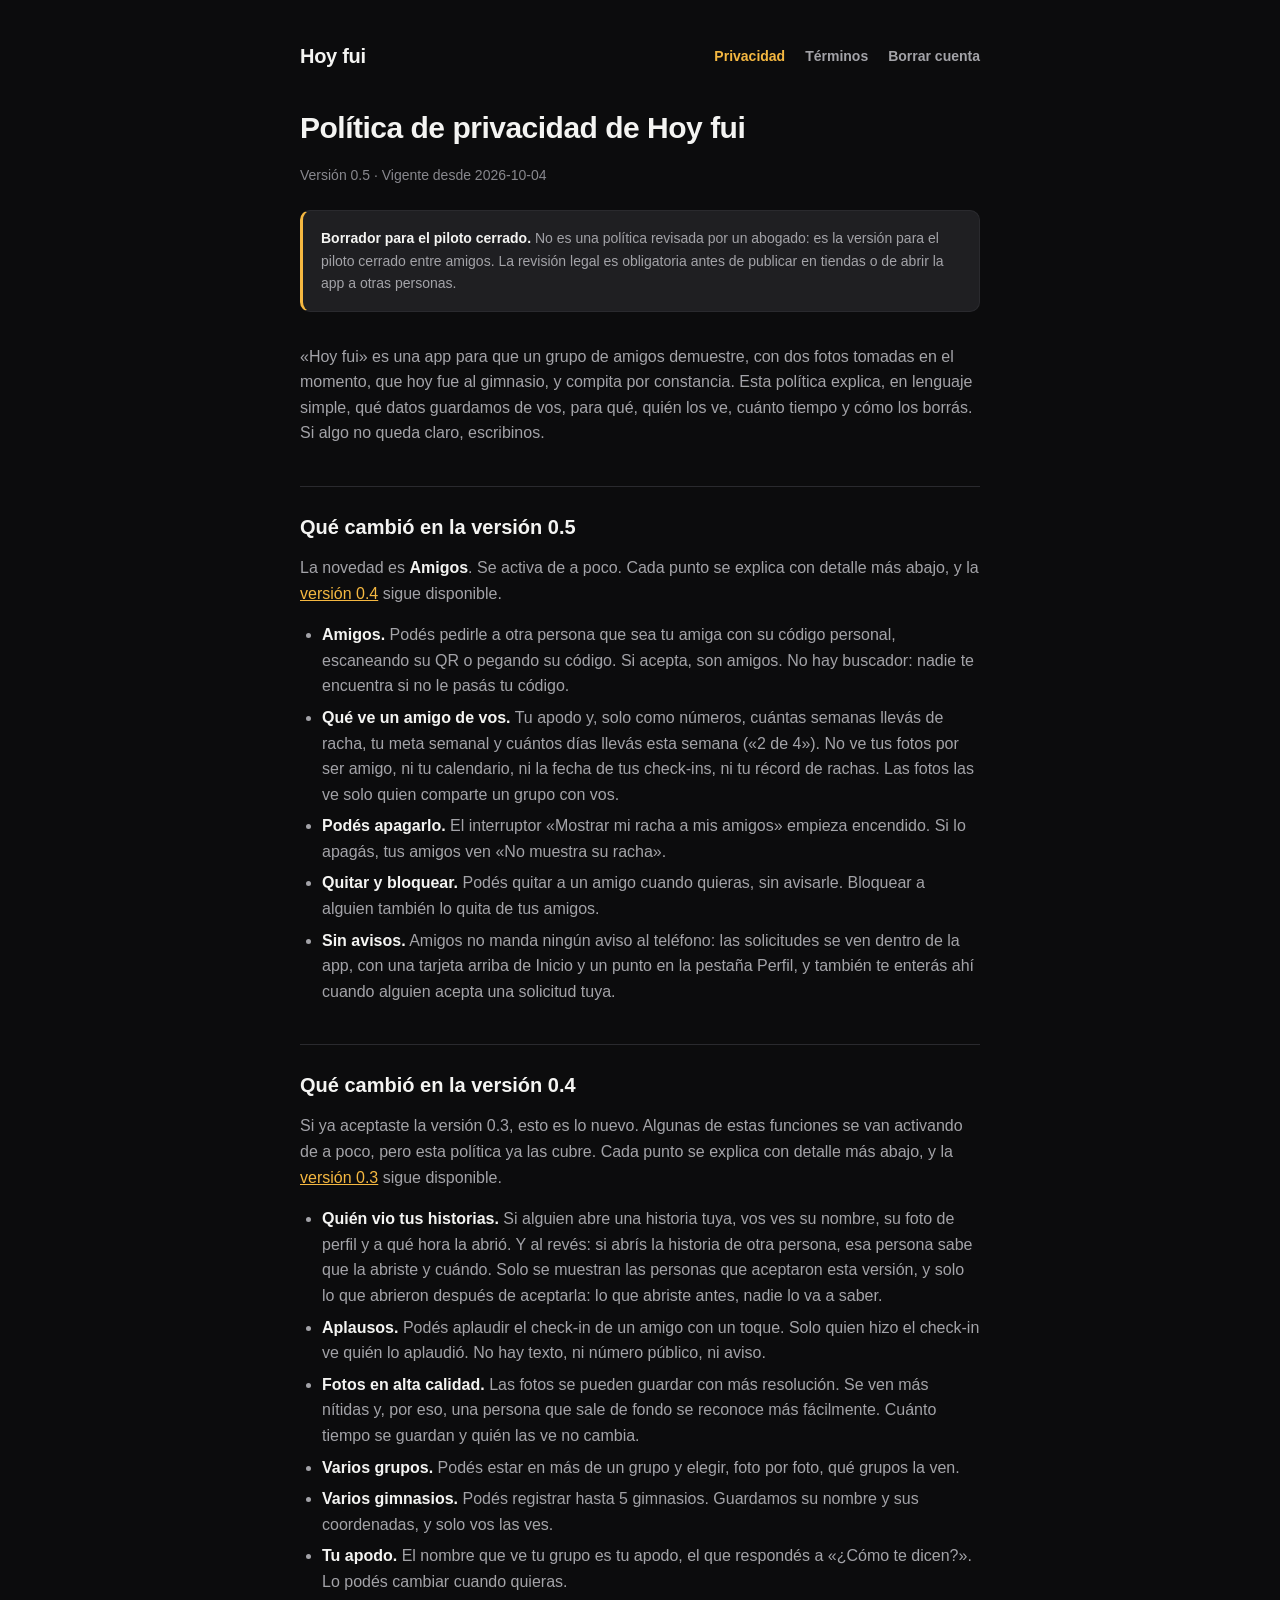
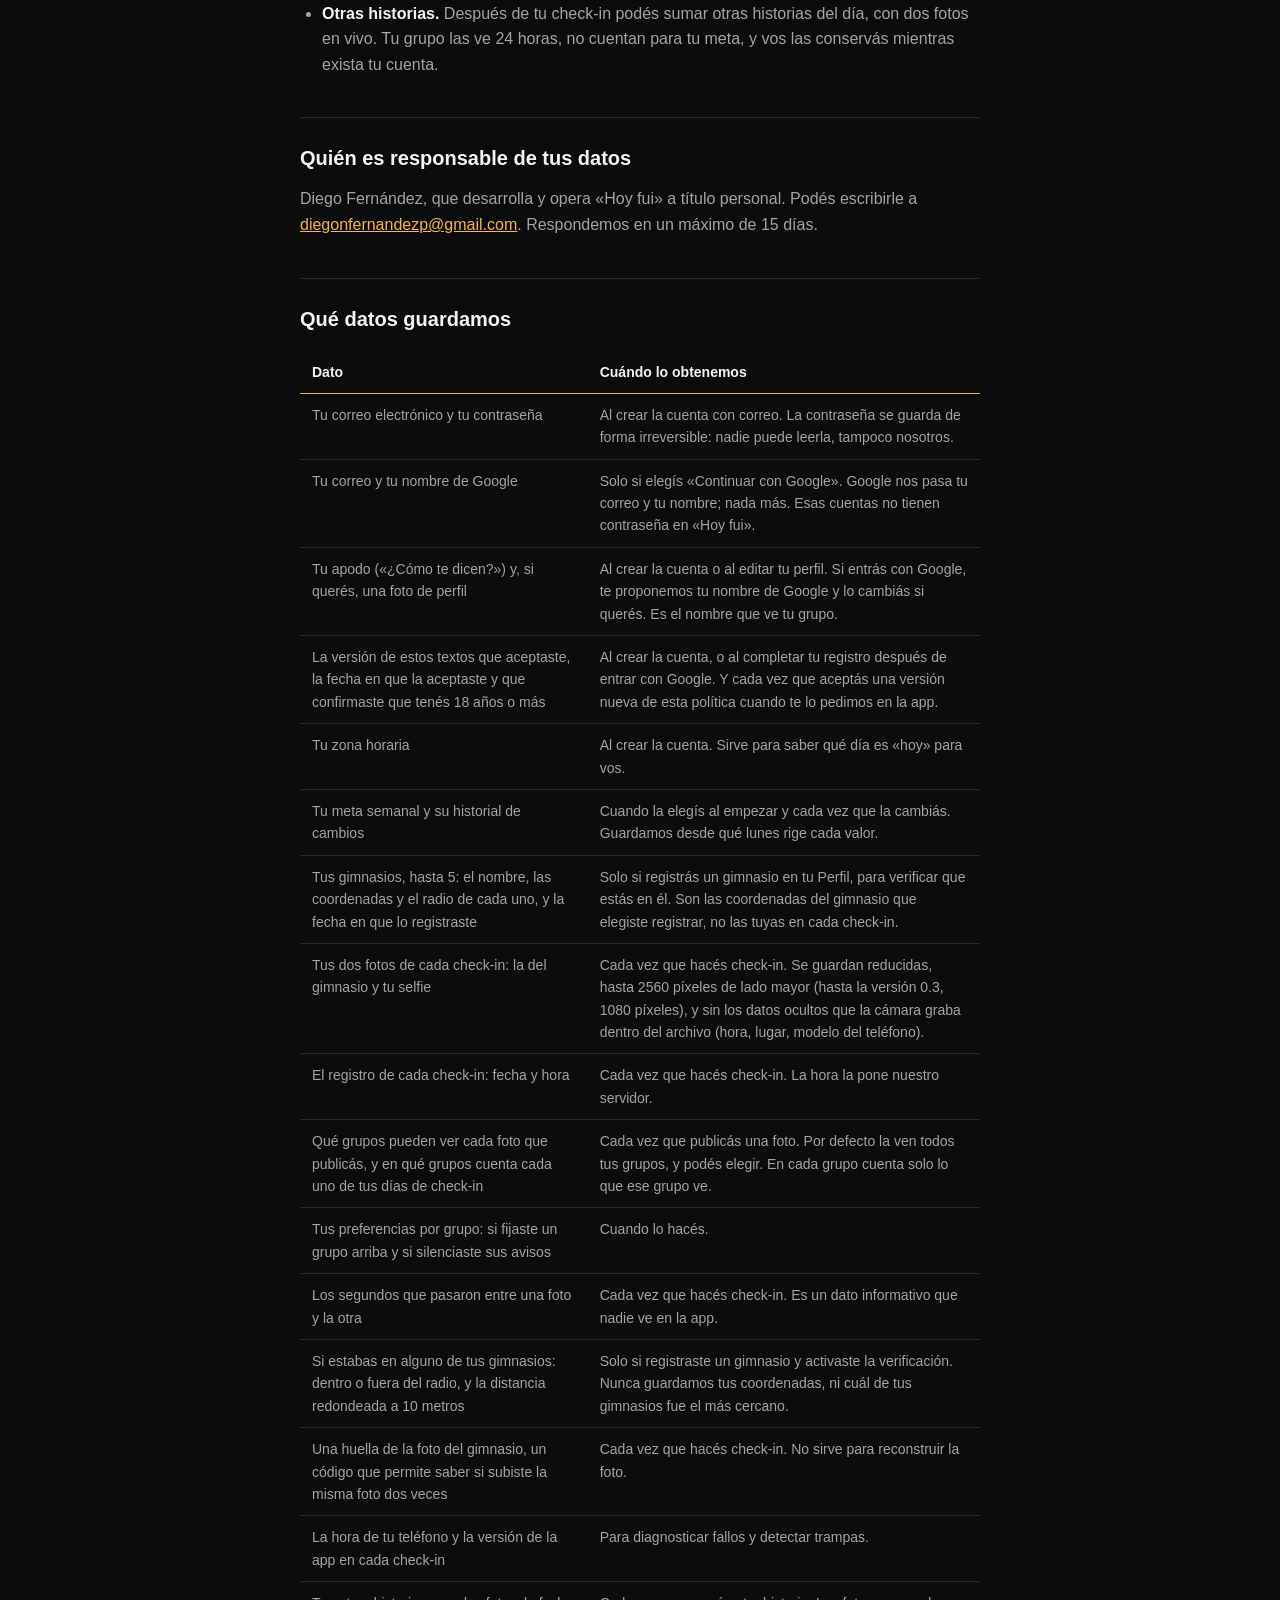
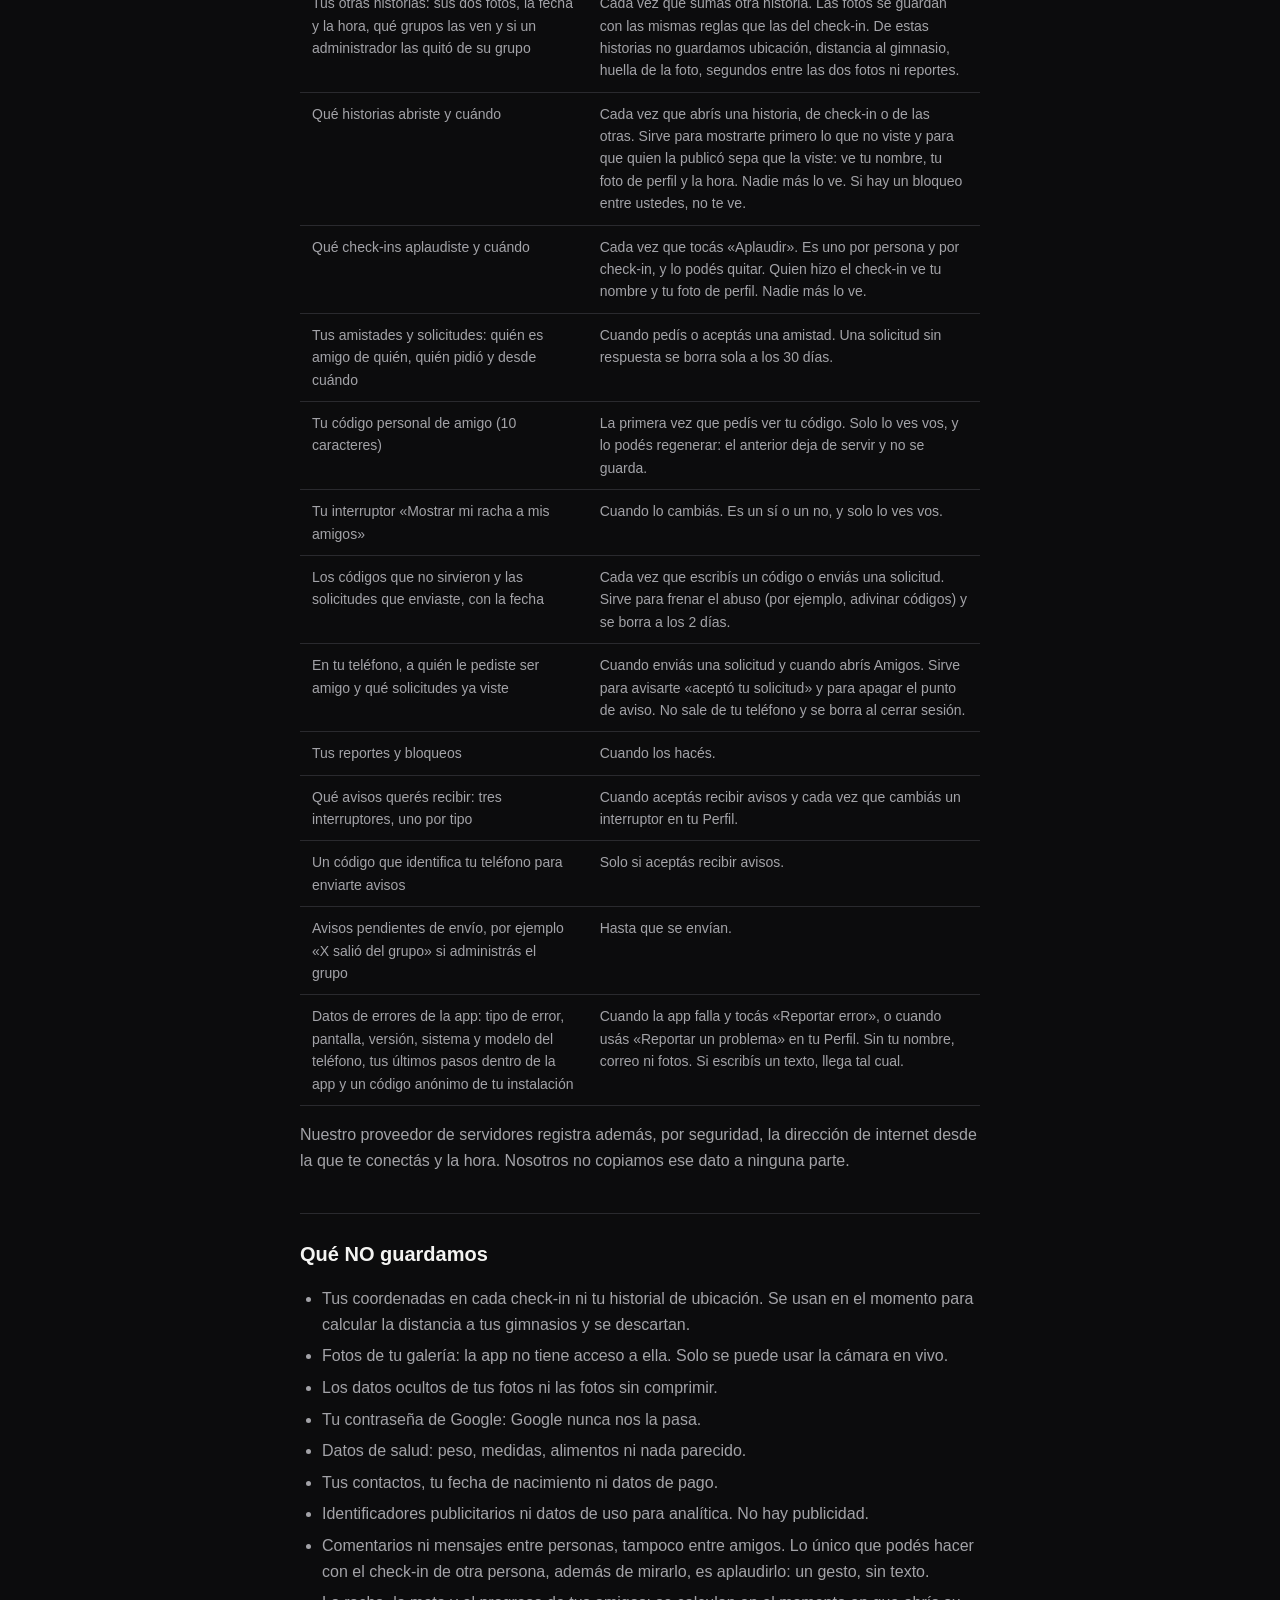
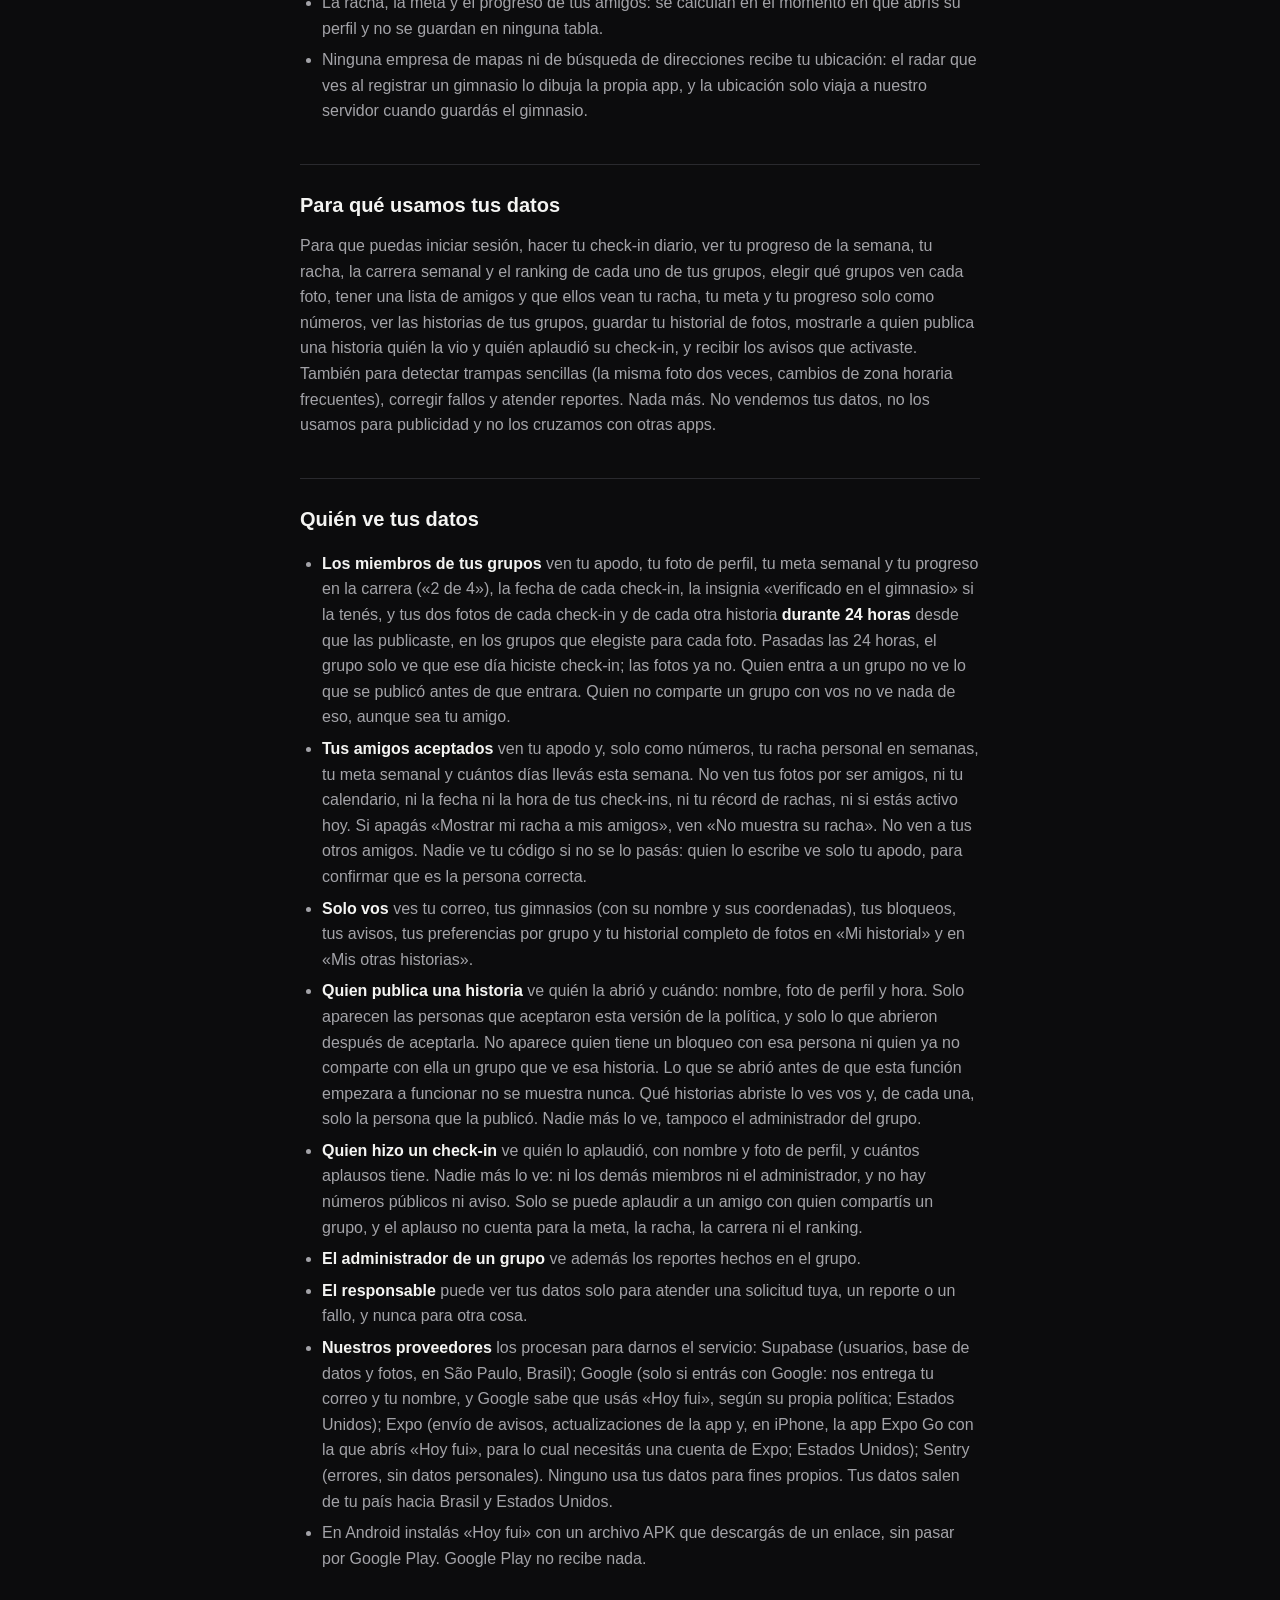
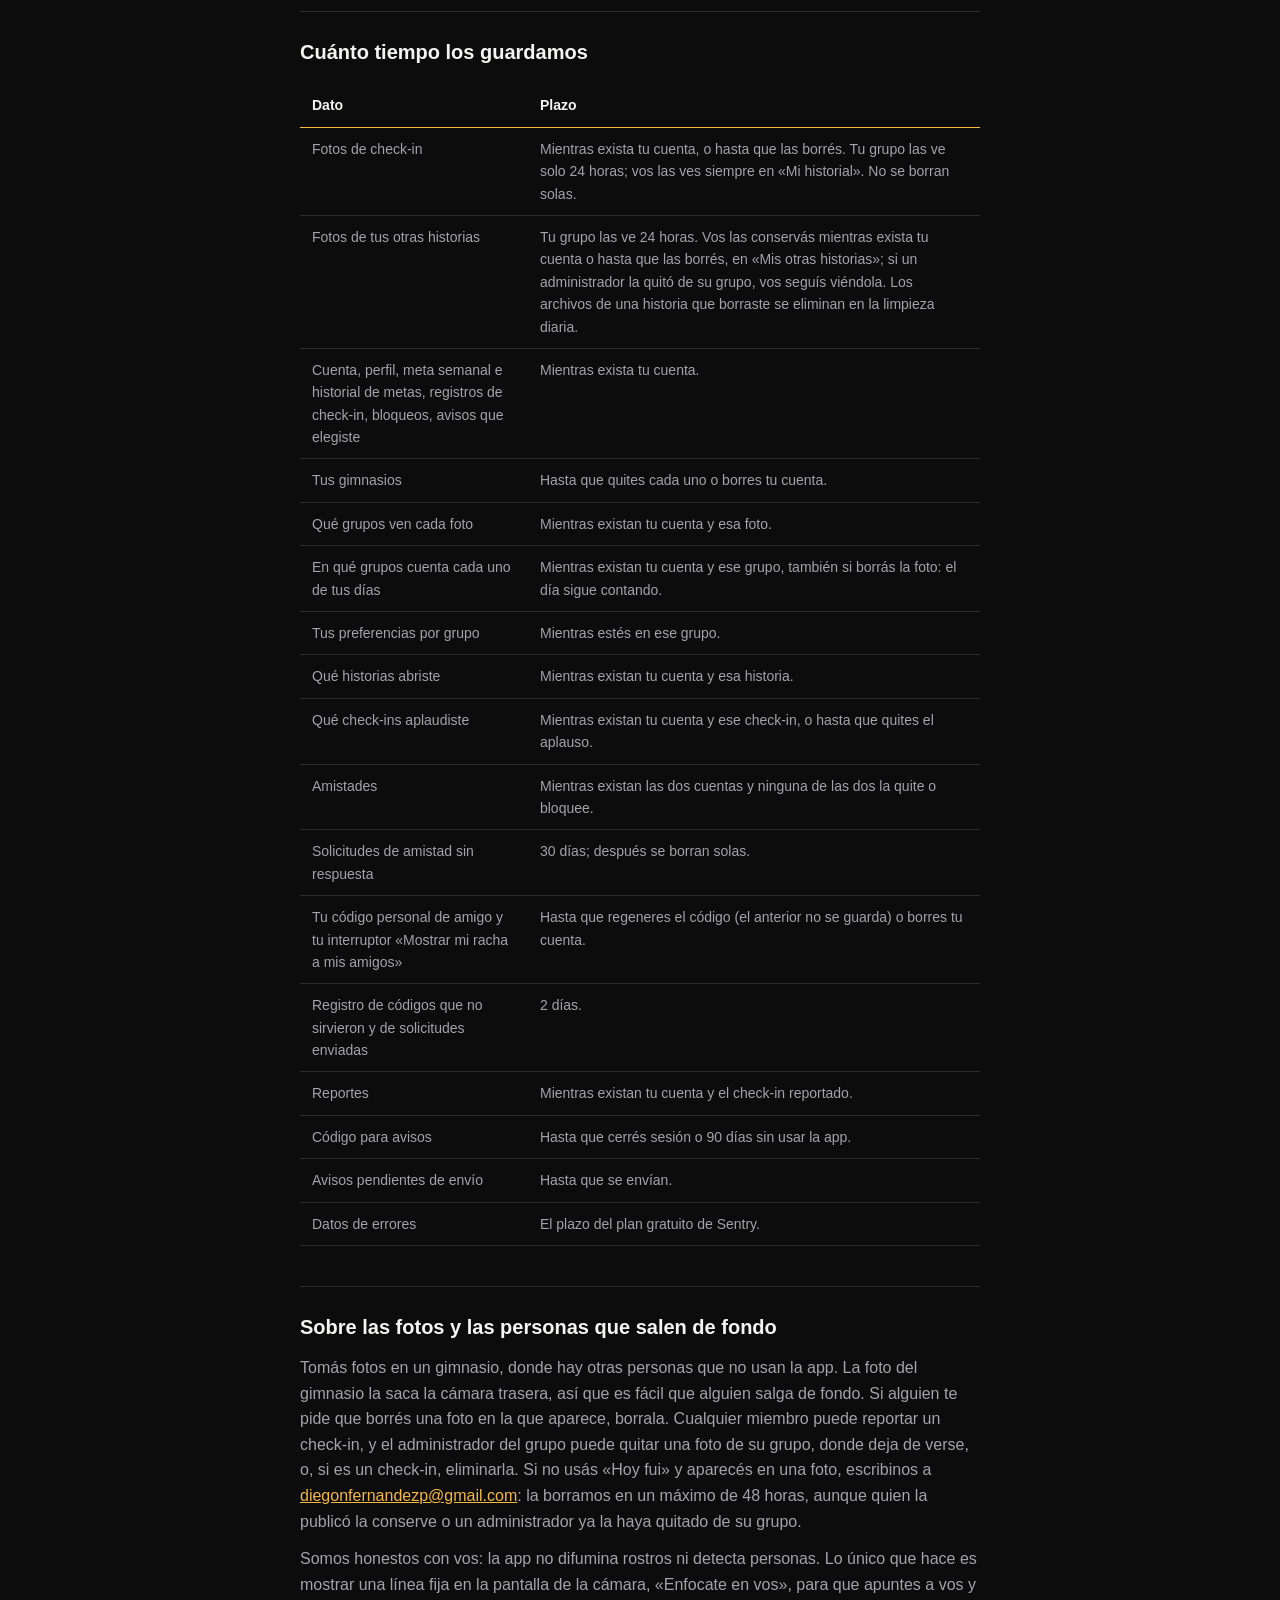
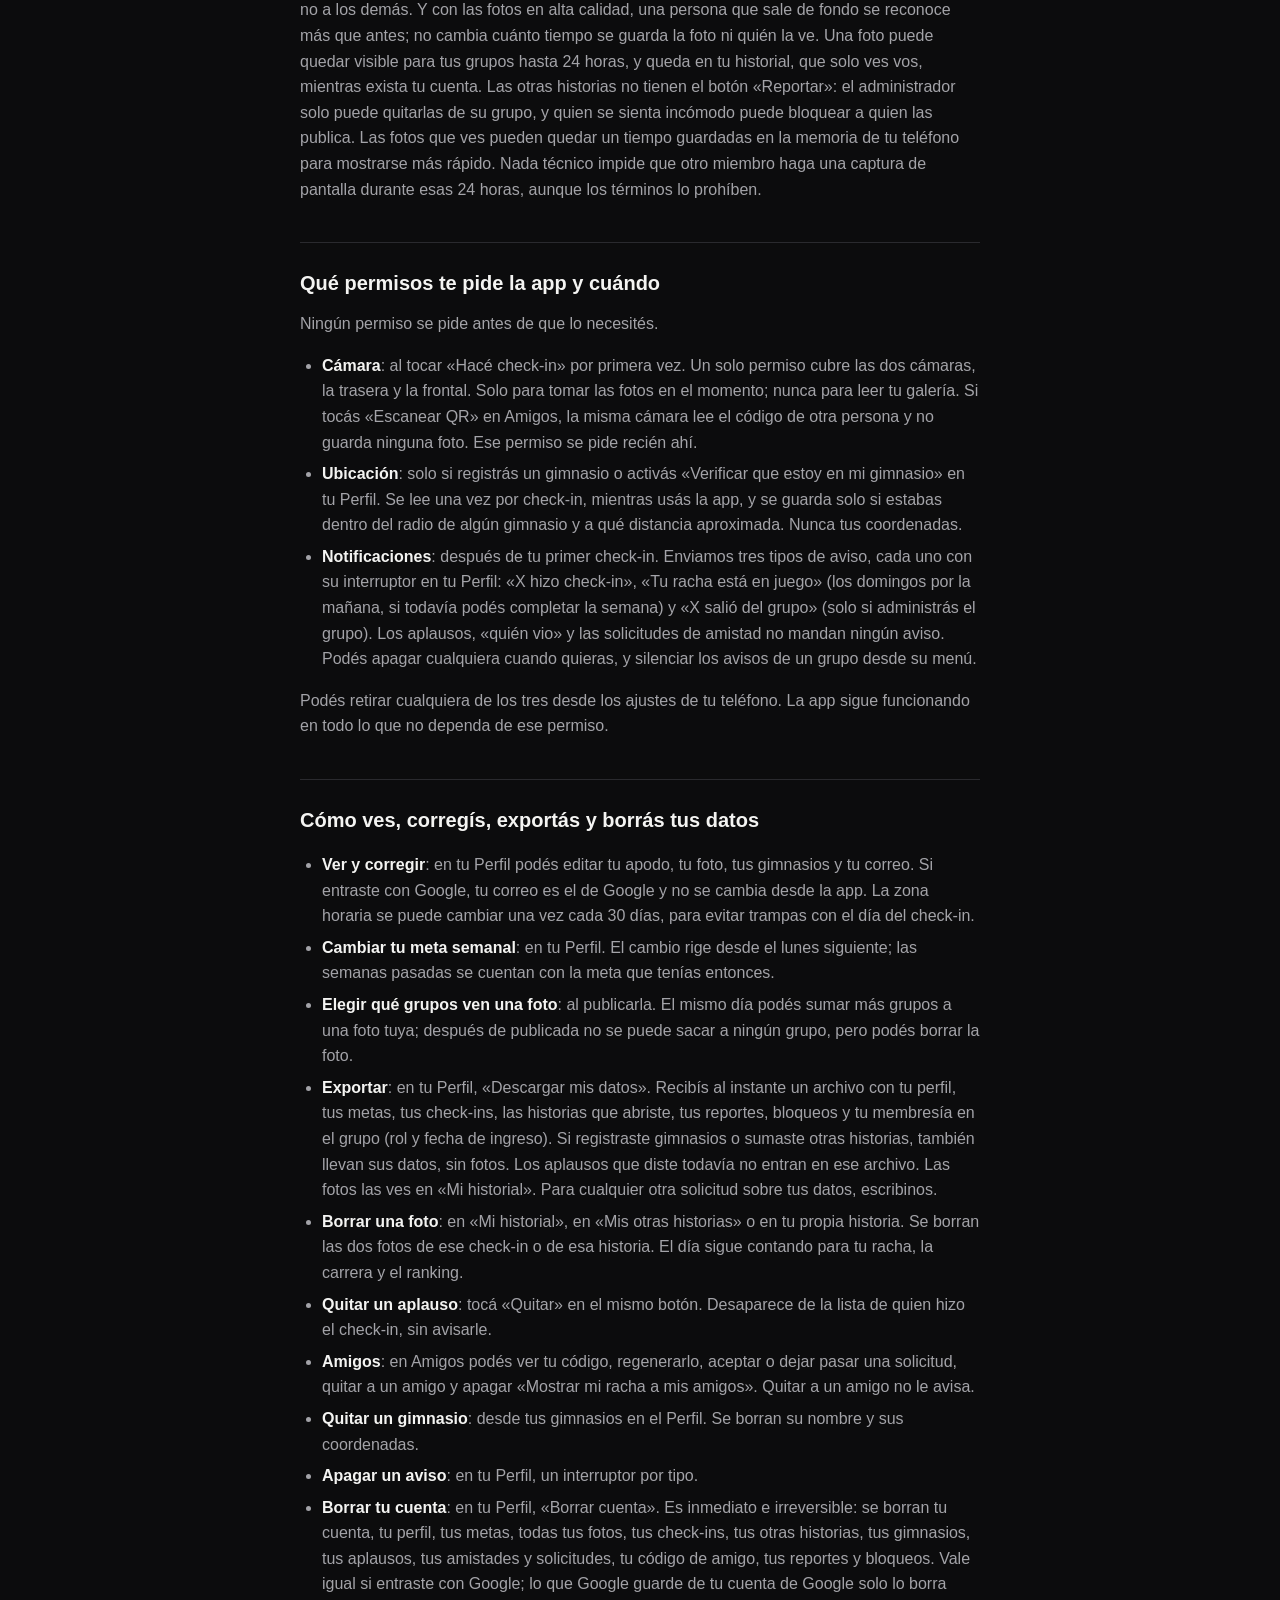
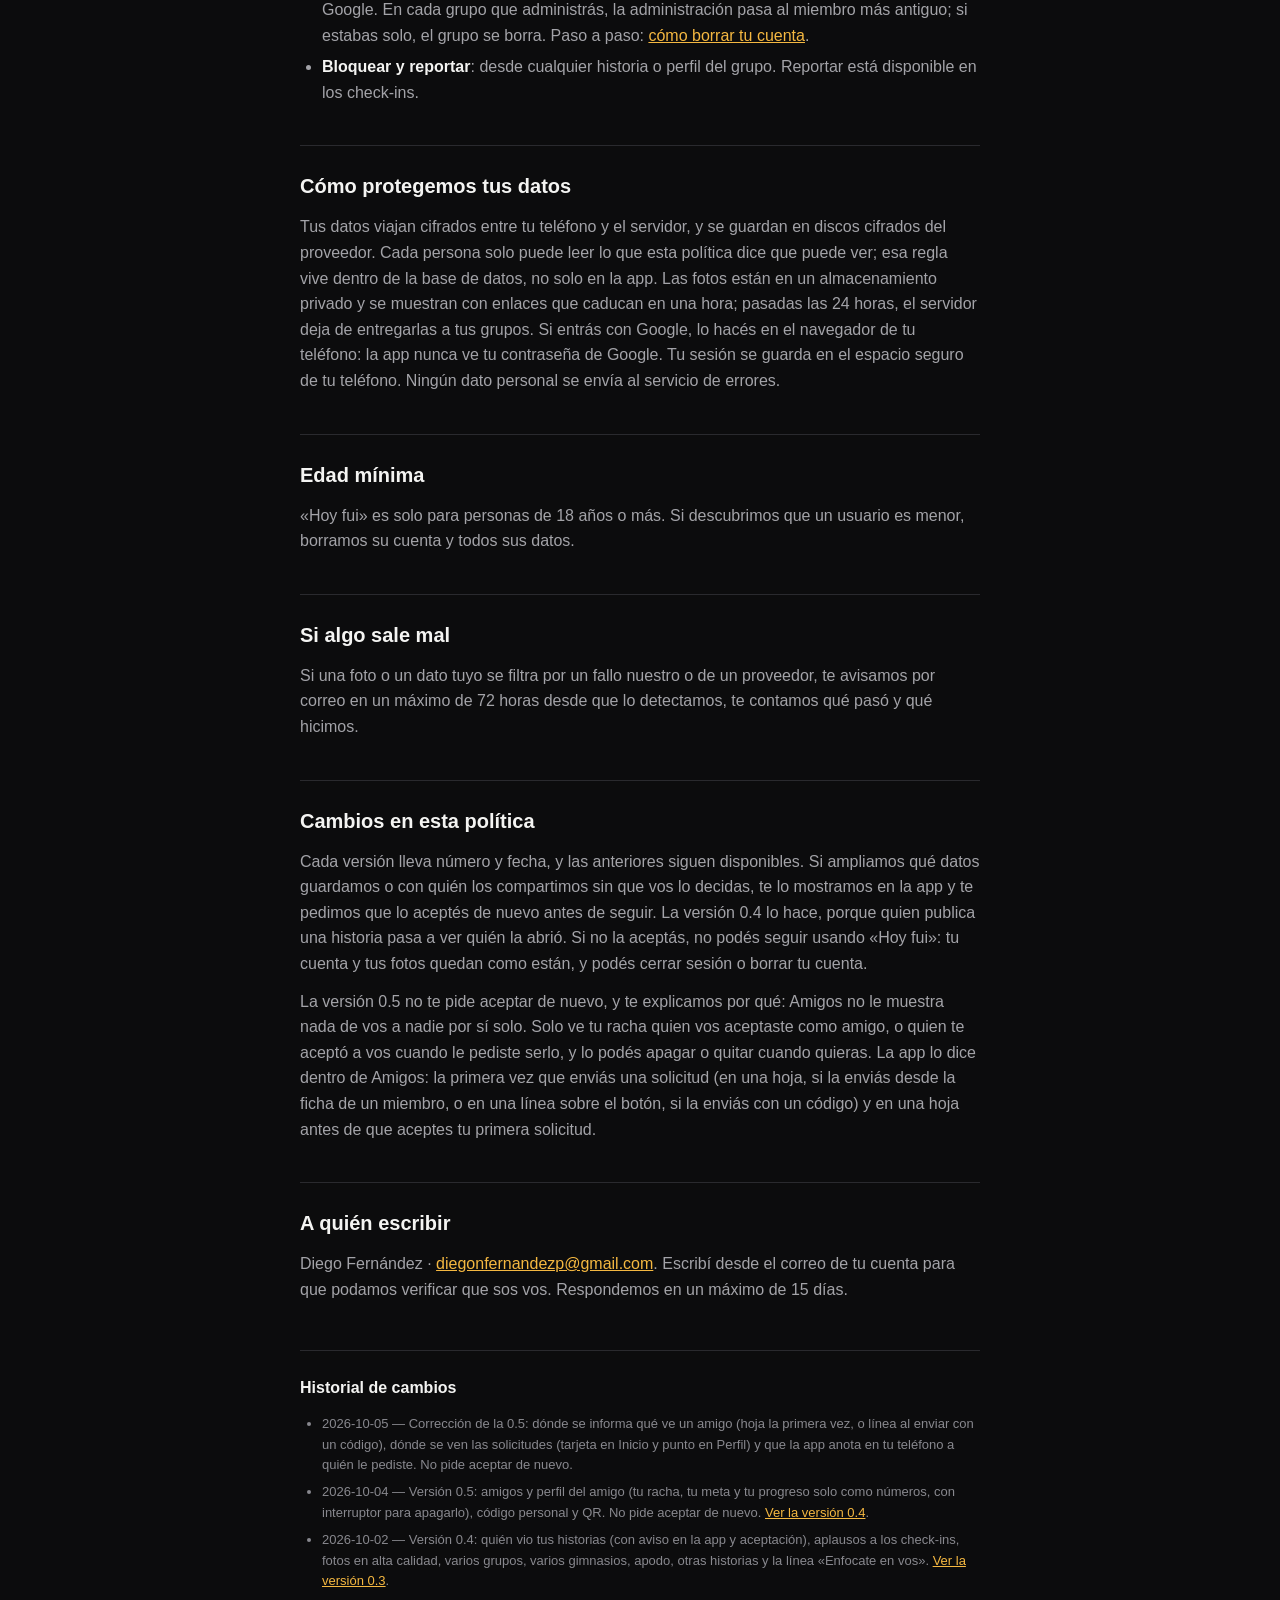
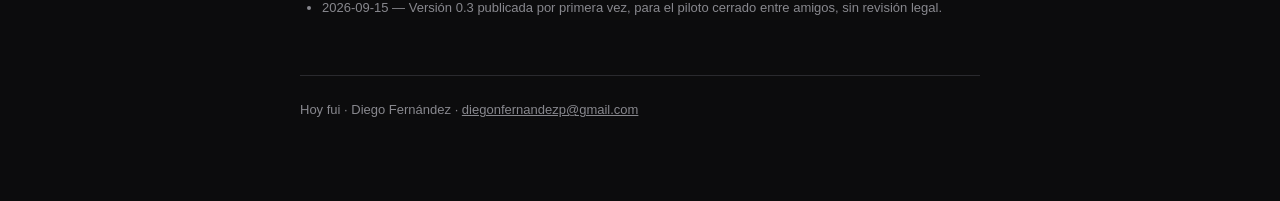
==== commit 3a9474c3: "docs(privacidad): corrige dónde se informa qué ve un amigo y suma lo que queda en el teléfono Correc" ====
--- a/privacidad/index.html
+++ b/privacidad/index.html
@@ -18,7 +18,7 @@
     </header>
 
     <h1>Política de privacidad de Hoy fui</h1>
-    <p class="meta">Versión 0.4 · Vigente desde 2026-10-02</p>
+    <p class="meta">Versión 0.5 · Vigente desde 2026-10-04</p>
 
     <div class="aviso">
       <strong>Borrador para el piloto cerrado.</strong> No es una política revisada por un
@@ -30,6 +30,29 @@
     el momento, que hoy fue al gimnasio, y compita por constancia. Esta política explica, en
     lenguaje simple, qué datos guardamos de vos, para qué, quién los ve, cuánto tiempo y
     cómo los borrás. Si algo no queda claro, escribinos.</p>
+
+    <h2>Qué cambió en la versión 0.5</h2>
+    <p>La novedad es <strong>Amigos</strong>. Se activa de a poco. Cada punto se explica con
+    detalle más abajo, y la <a href="/hoy-fui-legal/privacidad/v0-4/">versión 0.4</a> sigue
+    disponible.</p>
+
+    <ul>
+      <li><strong>Amigos.</strong> Podés pedirle a otra persona que sea tu amiga con su
+      código personal, escaneando su QR o pegando su código. Si acepta, son amigos. No hay
+      buscador: nadie te encuentra si no le pasás tu código.</li>
+      <li><strong>Qué ve un amigo de vos.</strong> Tu apodo y, solo como números, cuántas
+      semanas llevás de racha, tu meta semanal y cuántos días llevás esta semana («2 de 4»).
+      No ve tus fotos por ser amigo, ni tu calendario, ni la fecha de tus check-ins, ni tu
+      récord de rachas. Las fotos las ve solo quien comparte un grupo con vos.</li>
+      <li><strong>Podés apagarlo.</strong> El interruptor «Mostrar mi racha a mis amigos»
+      empieza encendido. Si lo apagás, tus amigos ven «No muestra su racha».</li>
+      <li><strong>Quitar y bloquear.</strong> Podés quitar a un amigo cuando quieras, sin
+      avisarle. Bloquear a alguien también lo quita de tus amigos.</li>
+      <li><strong>Sin avisos.</strong> Amigos no manda ningún aviso al teléfono: las
+      solicitudes se ven dentro de la app, con una tarjeta arriba de Inicio y un punto en la
+      pestaña Perfil, y también te enterás ahí cuando alguien acepta una solicitud
+      tuya.</li>
+    </ul>
 
     <h2>Qué cambió en la versión 0.4</h2>
     <p>Si ya aceptaste la versión 0.3, esto es lo nuevo. Algunas de estas funciones se van
@@ -89,6 +112,11 @@
         <tr><td>Tus otras historias: sus dos fotos, la fecha y la hora, qué grupos las ven y si un administrador las quitó de su grupo</td><td>Cada vez que sumás otra historia. Las fotos se guardan con las mismas reglas que las del check-in. De estas historias no guardamos ubicación, distancia al gimnasio, huella de la foto, segundos entre las dos fotos ni reportes.</td></tr>
         <tr><td>Qué historias abriste y cuándo</td><td>Cada vez que abrís una historia, de check-in o de las otras. Sirve para mostrarte primero lo que no viste y para que quien la publicó sepa que la viste: ve tu nombre, tu foto de perfil y la hora. Nadie más lo ve. Si hay un bloqueo entre ustedes, no te ve.</td></tr>
         <tr><td>Qué check-ins aplaudiste y cuándo</td><td>Cada vez que tocás «Aplaudir». Es uno por persona y por check-in, y lo podés quitar. Quien hizo el check-in ve tu nombre y tu foto de perfil. Nadie más lo ve.</td></tr>
+        <tr><td>Tus amistades y solicitudes: quién es amigo de quién, quién pidió y desde cuándo</td><td>Cuando pedís o aceptás una amistad. Una solicitud sin respuesta se borra sola a los 30 días.</td></tr>
+        <tr><td>Tu código personal de amigo (10 caracteres)</td><td>La primera vez que pedís ver tu código. Solo lo ves vos, y lo podés regenerar: el anterior deja de servir y no se guarda.</td></tr>
+        <tr><td>Tu interruptor «Mostrar mi racha a mis amigos»</td><td>Cuando lo cambiás. Es un sí o un no, y solo lo ves vos.</td></tr>
+        <tr><td>Los códigos que no sirvieron y las solicitudes que enviaste, con la fecha</td><td>Cada vez que escribís un código o enviás una solicitud. Sirve para frenar el abuso (por ejemplo, adivinar códigos) y se borra a los 2 días.</td></tr>
+        <tr><td>En tu teléfono, a quién le pediste ser amigo y qué solicitudes ya viste</td><td>Cuando enviás una solicitud y cuando abrís Amigos. Sirve para avisarte «aceptó tu solicitud» y para apagar el punto de aviso. No sale de tu teléfono y se borra al cerrar sesión.</td></tr>
         <tr><td>Tus reportes y bloqueos</td><td>Cuando los hacés.</td></tr>
         <tr><td>Qué avisos querés recibir: tres interruptores, uno por tipo</td><td>Cuando aceptás recibir avisos y cada vez que cambiás un interruptor en tu Perfil.</td></tr>
         <tr><td>Un código que identifica tu teléfono para enviarte avisos</td><td>Solo si aceptás recibir avisos.</td></tr>
@@ -113,8 +141,11 @@
       <li>Tus contactos, tu fecha de nacimiento ni datos de pago.</li>
       <li>Identificadores publicitarios ni datos de uso para analítica. No hay
       publicidad.</li>
-      <li>Comentarios ni mensajes entre personas. Lo único que podés hacer con el check-in
-      de otra persona, además de mirarlo, es aplaudirlo: un gesto, sin texto.</li>
+      <li>Comentarios ni mensajes entre personas, tampoco entre amigos. Lo único que podés
+      hacer con el check-in de otra persona, además de mirarlo, es aplaudirlo: un gesto, sin
+      texto.</li>
+      <li>La racha, la meta y el progreso de tus amigos: se calculan en el momento en que
+      abrís su perfil y no se guardan en ninguna tabla.</li>
       <li>Ninguna empresa de mapas ni de búsqueda de direcciones recibe tu ubicación: el
       radar que ves al registrar un gimnasio lo dibuja la propia app, y la ubicación solo
       viaja a nuestro servidor cuando guardás el gimnasio.</li>
@@ -123,12 +154,13 @@
     <h2>Para qué usamos tus datos</h2>
     <p>Para que puedas iniciar sesión, hacer tu check-in diario, ver tu progreso de la
     semana, tu racha, la carrera semanal y el ranking de cada uno de tus grupos, elegir qué
-    grupos ven cada foto, ver las historias de tus grupos, guardar tu historial de fotos,
-    mostrarle a quien publica una historia quién la vio y quién aplaudió su check-in, y
-    recibir los avisos que activaste. También para detectar trampas sencillas (la misma foto
-    dos veces, cambios de zona horaria frecuentes), corregir fallos y atender reportes. Nada
-    más. No vendemos tus datos, no los usamos para publicidad y no los cruzamos con otras
-    apps.</p>
+    grupos ven cada foto, tener una lista de amigos y que ellos vean tu racha, tu meta y tu
+    progreso solo como números, ver las historias de tus grupos, guardar tu historial de
+    fotos, mostrarle a quien publica una historia quién la vio y quién aplaudió su check-in,
+    y recibir los avisos que activaste. También para detectar trampas sencillas (la misma
+    foto dos veces, cambios de zona horaria frecuentes), corregir fallos y atender reportes.
+    Nada más. No vendemos tus datos, no los usamos para publicidad y no los cruzamos con
+    otras apps.</p>
 
     <h2>Quién ve tus datos</h2>
     <ul>
@@ -138,7 +170,15 @@
       de cada otra historia <strong>durante 24 horas</strong> desde que las publicaste, en
       los grupos que elegiste para cada foto. Pasadas las 24 horas, el grupo solo ve que ese
       día hiciste check-in; las fotos ya no. Quien entra a un grupo no ve lo que se publicó
-      antes de que entrara. Nadie fuera de tus grupos ve nada de eso.</li>
+      antes de que entrara. Quien no comparte un grupo con vos no ve nada de eso, aunque sea
+      tu amigo.</li>
+      <li><strong>Tus amigos aceptados</strong> ven tu apodo y, solo como números, tu racha
+      personal en semanas, tu meta semanal y cuántos días llevás esta semana. No ven tus
+      fotos por ser amigos, ni tu calendario, ni la fecha ni la hora de tus check-ins, ni tu
+      récord de rachas, ni si estás activo hoy. Si apagás «Mostrar mi racha a mis amigos»,
+      ven «No muestra su racha». No ven a tus otros amigos. Nadie ve tu código si no se lo
+      pasás: quien lo escribe ve solo tu apodo, para confirmar que es la persona
+      correcta.</li>
       <li><strong>Solo vos</strong> ves tu correo, tus gimnasios (con su nombre y sus
       coordenadas), tus bloqueos, tus avisos, tus preferencias por grupo y tu historial
       completo de fotos en «Mi historial» y en «Mis otras historias».</li>
@@ -185,6 +225,10 @@
         <tr><td>Tus preferencias por grupo</td><td>Mientras estés en ese grupo.</td></tr>
         <tr><td>Qué historias abriste</td><td>Mientras existan tu cuenta y esa historia.</td></tr>
         <tr><td>Qué check-ins aplaudiste</td><td>Mientras existan tu cuenta y ese check-in, o hasta que quites el aplauso.</td></tr>
+        <tr><td>Amistades</td><td>Mientras existan las dos cuentas y ninguna de las dos la quite o bloquee.</td></tr>
+        <tr><td>Solicitudes de amistad sin respuesta</td><td>30 días; después se borran solas.</td></tr>
+        <tr><td>Tu código personal de amigo y tu interruptor «Mostrar mi racha a mis amigos»</td><td>Hasta que regeneres el código (el anterior no se guarda) o borres tu cuenta.</td></tr>
+        <tr><td>Registro de códigos que no sirvieron y de solicitudes enviadas</td><td>2 días.</td></tr>
         <tr><td>Reportes</td><td>Mientras existan tu cuenta y el check-in reportado.</td></tr>
         <tr><td>Código para avisos</td><td>Hasta que cerrés sesión o 90 días sin usar la app.</td></tr>
         <tr><td>Avisos pendientes de envío</td><td>Hasta que se envían.</td></tr>
@@ -221,7 +265,9 @@
     <ul>
       <li><strong>Cámara</strong>: al tocar «Hacé check-in» por primera vez. Un solo permiso
       cubre las dos cámaras, la trasera y la frontal. Solo para tomar las fotos en el
-      momento; nunca para leer tu galería.</li>
+      momento; nunca para leer tu galería. Si tocás «Escanear QR» en Amigos, la misma cámara
+      lee el código de otra persona y no guarda ninguna foto. Ese permiso se pide recién
+      ahí.</li>
       <li><strong>Ubicación</strong>: solo si registrás un gimnasio o activás «Verificar que
       estoy en mi gimnasio» en tu Perfil. Se lee una vez por check-in, mientras usás la app,
       y se guarda solo si estabas dentro del radio de algún gimnasio y a qué distancia
@@ -229,9 +275,9 @@
       <li><strong>Notificaciones</strong>: después de tu primer check-in. Enviamos tres
       tipos de aviso, cada uno con su interruptor en tu Perfil: «X hizo check-in», «Tu racha
       está en juego» (los domingos por la mañana, si todavía podés completar la semana) y «X
-      salió del grupo» (solo si administrás el grupo). Los aplausos y «quién vio» no mandan
-      ningún aviso. Podés apagar cualquiera cuando quieras, y silenciar los avisos de un
-      grupo desde su menú.</li>
+      salió del grupo» (solo si administrás el grupo). Los aplausos, «quién vio» y las
+      solicitudes de amistad no mandan ningún aviso. Podés apagar cualquiera cuando quieras,
+      y silenciar los avisos de un grupo desde su menú.</li>
     </ul>
 
     <p>Podés retirar cualquiera de los tres desde los ajustes de tu teléfono. La app sigue
@@ -259,16 +305,20 @@
       sigue contando para tu racha, la carrera y el ranking.</li>
       <li><strong>Quitar un aplauso</strong>: tocá «Quitar» en el mismo botón. Desaparece de
       la lista de quien hizo el check-in, sin avisarle.</li>
+      <li><strong>Amigos</strong>: en Amigos podés ver tu código, regenerarlo, aceptar o
+      dejar pasar una solicitud, quitar a un amigo y apagar «Mostrar mi racha a mis amigos».
+      Quitar a un amigo no le avisa.</li>
       <li><strong>Quitar un gimnasio</strong>: desde tus gimnasios en el Perfil. Se borran
       su nombre y sus coordenadas.</li>
       <li><strong>Apagar un aviso</strong>: en tu Perfil, un interruptor por tipo.</li>
       <li><strong>Borrar tu cuenta</strong>: en tu Perfil, «Borrar cuenta». Es inmediato e
       irreversible: se borran tu cuenta, tu perfil, tus metas, todas tus fotos, tus
-      check-ins, tus otras historias, tus gimnasios, tus aplausos, tus reportes y bloqueos.
-      Vale igual si entraste con Google; lo que Google guarde de tu cuenta de Google solo lo
-      borra Google. En cada grupo que administrás, la administración pasa al miembro más
-      antiguo; si estabas solo, el grupo se borra. Paso a paso: <a
-      href="/hoy-fui-legal/borrar-cuenta/">cómo borrar tu cuenta</a>.</li>
+      check-ins, tus otras historias, tus gimnasios, tus aplausos, tus amistades y
+      solicitudes, tu código de amigo, tus reportes y bloqueos. Vale igual si entraste con
+      Google; lo que Google guarde de tu cuenta de Google solo lo borra Google. En cada
+      grupo que administrás, la administración pasa al miembro más antiguo; si estabas solo,
+      el grupo se borra. Paso a paso: <a href="/hoy-fui-legal/borrar-cuenta/">cómo borrar tu
+      cuenta</a>.</li>
       <li><strong>Bloquear y reportar</strong>: desde cualquier historia o perfil del grupo.
       Reportar está disponible en los check-ins.</li>
     </ul>
@@ -293,12 +343,19 @@
     pasó y qué hicimos.</p>
 
     <h2>Cambios en esta política</h2>
-    <p>Cada versión lleva número y fecha, y las anteriores siguen disponibles. La fecha que
-    acompaña a cada versión es la que usa la app para saber cuál aceptaste. Si ampliamos qué
-    datos guardamos o con quién los compartimos, te lo mostramos en la app y te pedimos que
-    lo aceptés de nuevo antes de seguir. La versión 0.4 lo hace, porque quien publica una
-    historia pasa a ver quién la abrió. Si no la aceptás, no podés seguir usando «Hoy fui»:
-    tu cuenta y tus fotos quedan como están, y podés cerrar sesión o borrar tu cuenta.</p>
+    <p>Cada versión lleva número y fecha, y las anteriores siguen disponibles. Si ampliamos
+    qué datos guardamos o con quién los compartimos sin que vos lo decidas, te lo mostramos
+    en la app y te pedimos que lo aceptés de nuevo antes de seguir. La versión 0.4 lo hace,
+    porque quien publica una historia pasa a ver quién la abrió. Si no la aceptás, no podés
+    seguir usando «Hoy fui»: tu cuenta y tus fotos quedan como están, y podés cerrar sesión
+    o borrar tu cuenta.</p>
+
+    <p>La versión 0.5 no te pide aceptar de nuevo, y te explicamos por qué: Amigos no le
+    muestra nada de vos a nadie por sí solo. Solo ve tu racha quien vos aceptaste como
+    amigo, o quien te aceptó a vos cuando le pediste serlo, y lo podés apagar o quitar
+    cuando quieras. La app lo dice dentro de Amigos: la primera vez que enviás una solicitud
+    (en una hoja, si la enviás desde la ficha de un miembro, o en una línea sobre el botón,
+    si la enviás con un código) y en una hoja antes de que aceptes tu primera solicitud.</p>
 
     <h2>A quién escribir</h2>
     <p>Diego Fernández · <a
@@ -309,6 +366,14 @@
     <div class="historial">
       <h2>Historial de cambios</h2>
       <ul>
+        <li>2026-10-05 — Corrección de la 0.5: dónde se informa qué ve un amigo (hoja la
+        primera vez, o línea al enviar con un código), dónde se ven las solicitudes (tarjeta
+        en Inicio y punto en Perfil) y que la app anota en tu teléfono a quién le pediste.
+        No pide aceptar de nuevo.</li>
+        <li>2026-10-04 — Versión 0.5: amigos y perfil del amigo (tu racha, tu meta y tu
+        progreso solo como números, con interruptor para apagarlo), código personal y QR. No
+        pide aceptar de nuevo. <a href="/hoy-fui-legal/privacidad/v0-4/">Ver la versión
+        0.4</a>.</li>
         <li>2026-10-02 — Versión 0.4: quién vio tus historias (con aviso en la app y
         aceptación), aplausos a los check-ins, fotos en alta calidad, varios grupos, varios
         gimnasios, apodo, otras historias y la línea «Enfocate en vos». <a
